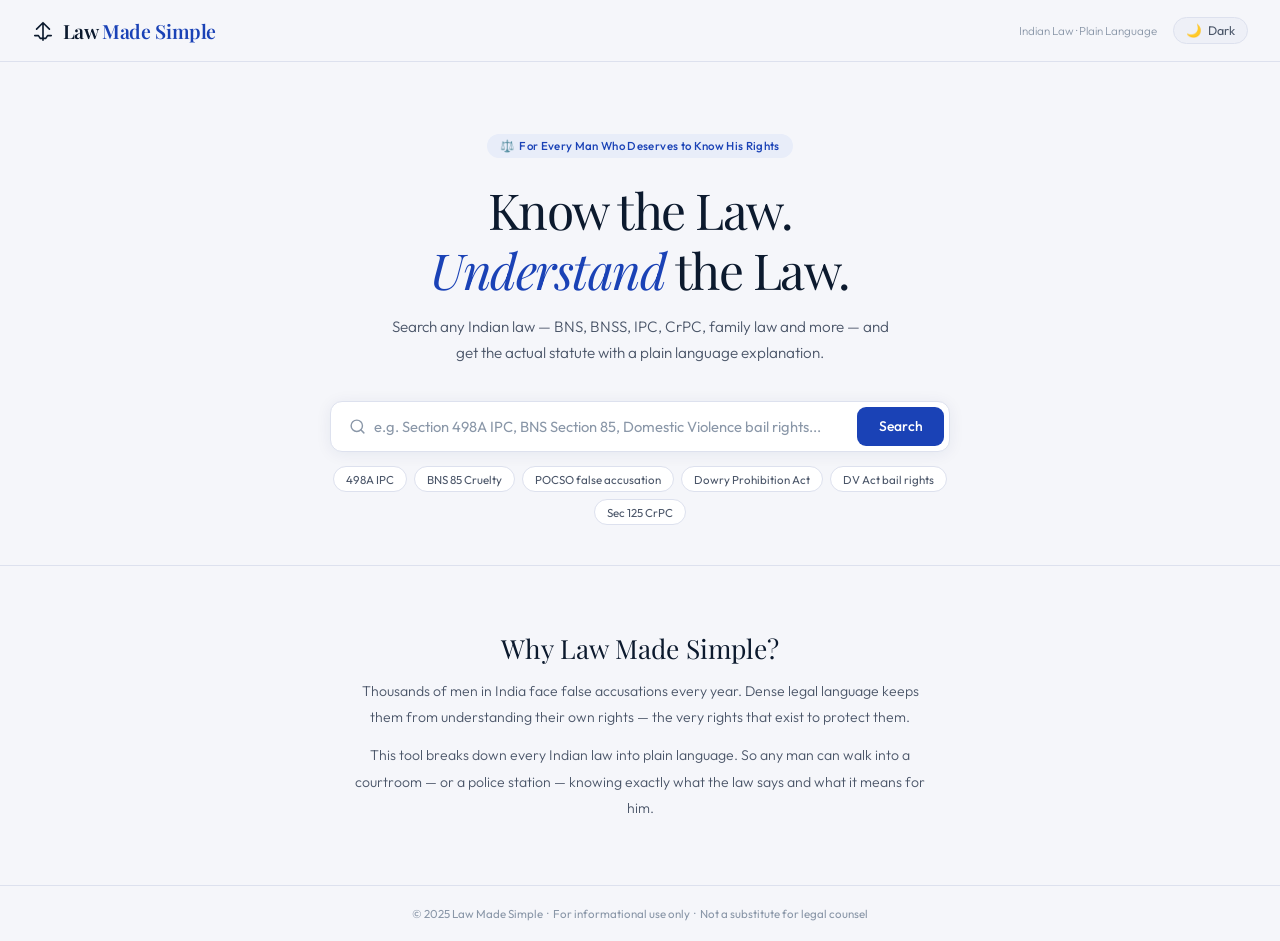
==== index.html @ 79c0e454 "Update index.html" ====
<!DOCTYPE html>
<html lang="en" data-theme="light">
<head>
  <meta charset="UTF-8" />
  <meta name="viewport" content="width=device-width, initial-scale=1.0" />
  <title>Law Made Simple | Indian Law, Explained</title>
  <meta name="description" content="Search any Indian law — BNS, BNSS, IPC, CrPC, Family Law and more — with plain language explanations in English, Hindi and Marathi." />
  <link rel="icon" href="data:image/svg+xml,<svg xmlns='http://www.w3.org/2000/svg' viewBox='0 0 100 100'><text y='.9em' font-size='90'>⚖️</text></svg>" />
  <link rel="preconnect" href="https://fonts.googleapis.com" />
  <link href="https://fonts.googleapis.com/css2?family=Playfair+Display:ital,wght@0,400;0,600;1,400&family=Outfit:wght@300;400;500;600&display=swap" rel="stylesheet" />
  <style>
    :root {
      --bg:        #f5f6fa;
      --surface:   #ffffff;
      --surface2:  #eef0f7;
      --border:    #dde1ee;
      --t1:        #0c1a2e;
      --t2:        #4a5568;
      --t3:        #8a97a8;
      --accent:    #1a42b6;
      --accent2:   #e8edf9;
      --atxt:      #1a42b6;
      --gbg:       #f0faf4;
      --gbd:       #a0d9b8;
      --shadow:    0 2px 16px rgba(20,40,100,0.07);
    }
    [data-theme="dark"] {
      --bg:        #0b1120;
      --surface:   #141f35;
      --surface2:  #1a2840;
      --border:    #243352;
      --t1:        #e8edf7;
      --t2:        #8a9bbf;
      --t3:        #4a5e80;
      --accent:    #4a7aff;
      --accent2:   #162045;
      --atxt:      #7aa0ff;
      --gbg:       #0d2218;
      --gbd:       #2a6645;
      --shadow:    0 2px 24px rgba(0,0,0,0.35);
    }
    *,*::before,*::after{box-sizing:border-box;margin:0;padding:0}
    html{scroll-behavior:smooth}
    body{font-family:'Outfit',sans-serif;background:var(--bg);color:var(--t1);min-height:100vh;transition:background .3s,color .3s}

    nav{position:sticky;top:0;z-index:50;background:var(--bg);border-bottom:1px solid var(--border);display:flex;align-items:center;justify-content:space-between;padding:0 2rem;height:62px}
    .logo{display:flex;align-items:center;gap:.55rem;text-decoration:none;color:var(--t1)}
    .logo-name{font-family:'Playfair Display',serif;font-size:1.22rem;font-weight:600;letter-spacing:-.02em}
    .logo-name span{color:var(--accent)}
    .nav-r{display:flex;align-items:center;gap:1rem}
    .nav-hint{font-size:.72rem;color:var(--t3);font-weight:300;display:none}
    @media(min-width:560px){.nav-hint{display:block}}
    .tog{display:flex;align-items:center;gap:.4rem;background:var(--surface2);border:1px solid var(--border);border-radius:50px;padding:.32rem .75rem;cursor:pointer;font-family:'Outfit',sans-serif;font-size:.78rem;color:var(--t2);transition:border-color .2s,color .2s}
    .tog:hover{border-color:var(--accent);color:var(--accent)}

    .hero{max-width:740px;margin:0 auto;padding:4.5rem 1.5rem 2.5rem;text-align:center}
    .badge{display:inline-flex;align-items:center;gap:.4rem;background:var(--accent2);color:var(--atxt);font-size:.72rem;font-weight:500;padding:.28rem .85rem;border-radius:50px;margin-bottom:1.4rem;letter-spacing:.03em}
    h1{font-family:'Playfair Display',serif;font-size:clamp(1.95rem,5vw,3.1rem);font-weight:400;line-height:1.2;letter-spacing:-.03em;margin-bottom:.9rem}
    h1 em{font-style:italic;color:var(--accent)}
    .hero p{font-size:.95rem;color:var(--t2);max-width:500px;margin:0 auto 2.2rem;font-weight:300;line-height:1.7}

    .sw{max-width:620px;margin:0 auto}
    .sb{display:flex;align-items:center;background:var(--surface);border:1.5px solid var(--border);border-radius:12px;padding:.3rem .3rem .3rem 1.1rem;box-shadow:var(--shadow);gap:.5rem;transition:border-color .2s,box-shadow .2s}
    .sb:focus-within{border-color:var(--accent);box-shadow:0 0 0 3px rgba(26,66,182,.08)}
    .sb svg{color:var(--t3);flex-shrink:0}
    #q{flex:1;border:none;outline:none;background:transparent;font-family:'Outfit',sans-serif;font-size:.92rem;color:var(--t1);padding:.65rem 0}
    #q::placeholder{color:var(--t3)}
    .sbtn{background:var(--accent);color:#fff;border:none;border-radius:9px;padding:.65rem 1.35rem;font-family:'Outfit',sans-serif;font-size:.87rem;font-weight:500;cursor:pointer;white-space:nowrap;transition:opacity .15s,transform .1s;flex-shrink:0}
    .sbtn:hover{opacity:.9}
    .sbtn:active{transform:scale(.97)}
    .sbtn:disabled{opacity:.5;cursor:not-allowed}
    .chips{display:flex;flex-wrap:wrap;gap:.45rem;justify-content:center;margin-top:.9rem}
    .chip{background:var(--surface);border:1px solid var(--border);color:var(--t2);font-size:.72rem;padding:.28rem .75rem;border-radius:50px;cursor:pointer;transition:all .2s}
    .chip:hover{background:var(--accent2);color:var(--atxt);border-color:var(--accent)}

    .st{max-width:680px;margin:2rem auto;padding:0 1.5rem;text-align:center;display:none}
    .st.on{display:block}
    .spin{width:34px;height:34px;margin:0 auto 1rem;border:2.5px solid var(--border);border-top-color:var(--accent);border-radius:50%;animation:spin .75s linear infinite}
    @keyframes spin{to{transform:rotate(360deg)}}
    .st p{font-size:.85rem;color:var(--t3)}
    .errtxt{color:#d94444;font-size:.9rem}

    .res{max-width:740px;margin:0 auto;padding:1.5rem 1.5rem 5rem;display:none}
    .res.on{display:block;animation:up .4s ease}
    @keyframes up{from{opacity:0;transform:translateY(14px)}to{opacity:1;transform:translateY(0)}}

    .card{background:var(--surface);border:1px solid var(--border);border-radius:16px;overflow:hidden;box-shadow:var(--shadow)}
    .ch{padding:1.4rem 1.6rem;border-bottom:1px solid var(--border);display:flex;justify-content:space-between;align-items:flex-start;gap:1rem}
    .ctitle{font-family:'Playfair Display',serif;font-size:1.38rem;font-weight:600;line-height:1.3;color:var(--t1)}
    .cbadge{background:var(--accent2);color:var(--atxt);font-size:.72rem;font-weight:600;padding:.28rem .75rem;border-radius:7px;white-space:nowrap;flex-shrink:0}
    .cb{padding:1.5rem 1.6rem;display:flex;flex-direction:column;gap:1.25rem}

    .lblock{background:var(--accent2);border-left:3px solid var(--accent);border-radius:0 8px 8px 0;padding:1.1rem 1.35rem}
    .blabel{font-size:.66rem;font-weight:600;letter-spacing:.08em;text-transform:uppercase;color:var(--atxt);margin-bottom:.55rem}
    .ltext{font-family:'Playfair Display',serif;font-size:.95rem;line-height:1.8;color:var(--t2);font-style:italic}

    .eblock{background:var(--gbg);border:1px solid var(--gbd);border-radius:8px;padding:1.1rem 1.35rem}
    .etext{font-size:.93rem;line-height:1.75;color:var(--t1)}
    .ctx{font-size:.8rem;color:var(--t3);padding:0 .2rem;font-style:italic}

    .tbar{border-top:1px solid var(--border);padding:1rem 1.6rem;display:flex;align-items:center;gap:.75rem;flex-wrap:wrap}
    .tlbl{font-size:.78rem;color:var(--t3);font-weight:500}
    .tbtn{background:var(--surface2);border:1px solid var(--border);color:var(--t2);font-family:'Outfit',sans-serif;font-size:.8rem;font-weight:500;padding:.38rem 1rem;border-radius:8px;cursor:pointer;transition:all .2s}
    .tbtn:hover{background:var(--accent2);color:var(--atxt);border-color:var(--accent)}
    .tbtn.active{background:var(--accent);color:#fff;border-color:var(--accent)}
    .tbtn:disabled{opacity:.5;cursor:not-allowed}

    .tlwrap{padding:0 1.6rem 1.4rem;display:none;animation:up .3s ease}
    .tlwrap.on{display:block}
    .tlcard{background:var(--surface2);border:1px solid var(--border);border-radius:8px;padding:1.1rem 1.35rem}
    .tltext{font-size:.95rem;line-height:1.85;color:var(--t1)}

    .disc{margin-top:1rem;display:flex;gap:.5rem;align-items:flex-start;background:var(--surface2);border:1px solid var(--border);border-radius:8px;padding:.75rem 1rem;font-size:.73rem;color:var(--t3)}

    .mission{border-top:1px solid var(--border);padding:4rem 1.5rem;text-align:center}
    .mi{max-width:580px;margin:0 auto}
    .mi h2{font-family:'Playfair Display',serif;font-size:1.65rem;font-weight:400;margin-bottom:.7rem;color:var(--t1)}
    .mi p{font-size:.88rem;color:var(--t2);line-height:1.85;font-weight:300}
    .mi p+p{margin-top:.8rem}

    footer{border-top:1px solid var(--border);padding:1.25rem 2rem;text-align:center;font-size:.72rem;color:var(--t3)}

    @media(max-width:540px){nav{padding:0 1rem}.hero{padding:2.5rem 1rem 2rem}.ch{flex-direction:column}.res,.st{padding-left:1rem;padding-right:1rem}}
  </style>
</head>
<body>

<nav>
  <a class="logo" href="#">
    <svg width="22" height="22" viewBox="0 0 24 24" fill="none" stroke="currentColor" stroke-width="1.8" stroke-linecap="round" stroke-linejoin="round" aria-hidden="true">
      <path d="M12 3v19M5 10l7-7 7 7"/><path d="M3 17h4l2 3h6l2-3h4"/>
    </svg>
    <span class="logo-name">Law <span>Made Simple</span></span>
  </a>
  <div class="nav-r">
    <span class="nav-hint">Indian Law · Plain Language</span>
    <button class="tog" onclick="toggleTheme()" aria-label="Toggle theme">
      <span id="tIco">🌙</span><span id="tLbl">Dark</span>
    </button>
  </div>
</nav>

<section class="hero">
  <div class="badge">⚖️ &nbsp;For Every Man Who Deserves to Know His Rights</div>
  <h1>Know the Law.<br><em>Understand</em> the Law.</h1>
  <p>Search any Indian law — BNS, BNSS, IPC, CrPC, family law and more — and get the actual statute with a plain language explanation.</p>

  <div class="sw">
    <div class="sb">
      <svg width="17" height="17" viewBox="0 0 24 24" fill="none" stroke="currentColor" stroke-width="2" stroke-linecap="round" stroke-linejoin="round" aria-hidden="true">
        <circle cx="11" cy="11" r="8"/><path d="m21 21-4.35-4.35"/>
      </svg>
      <input type="text" id="q" placeholder="e.g. Section 498A IPC, BNS Section 85, Domestic Violence bail rights..." onkeydown="if(event.key==='Enter')doSearch()" autocomplete="off" spellcheck="false" />
      <button class="sbtn" id="sBtn" onclick="doSearch()">Search</button>
    </div>
    <div class="chips">
      <span class="chip" onclick="fill('Section 498A IPC')">498A IPC</span>
      <span class="chip" onclick="fill('BNS Section 85 cruelty by husband')">BNS 85 Cruelty</span>
      <span class="chip" onclick="fill('POCSO Act false accusation defence')">POCSO false accusation</span>
      <span class="chip" onclick="fill('Dowry Prohibition Act Section 3')">Dowry Prohibition Act</span>
      <span class="chip" onclick="fill('Domestic Violence Act anticipatory bail for husband')">DV Act bail rights</span>
      <span class="chip" onclick="fill('Section 125 CrPC maintenance rights of husband')">Sec 125 CrPC</span>
    </div>
  </div>
</section>

<div class="st" id="ld" aria-live="polite">
  <div class="spin" role="status"></div>
  <p>Searching Indian law database&hellip;</p>
</div>

<div class="st" id="er" aria-live="assertive">
  <p class="errtxt" id="erMsg"></p>
</div>

<section class="res" id="res" aria-label="Search results">
  <div class="card">
    <div class="ch">
      <div class="ctitle" id="rTitle"></div>
      <div class="cbadge" id="rBadge"></div>
    </div>
    <div class="cb">
      <div class="lblock">
        <div class="blabel">Actual Law Text</div>
        <div class="ltext" id="rLaw"></div>
      </div>
      <div class="eblock">
        <div class="blabel">Simple Explanation</div>
        <div class="etext" id="rExp"></div>
      </div>
      <div class="ctx" id="rCtx"></div>
    </div>
    <div class="tbar">
      <span class="tlbl">Translate explanation to:</span>
      <button class="tbtn" id="btnHi" onclick="translate('hi','Hindi','हिंदी में सरल व्याख्या')">🇮🇳 &nbsp;Hindi</button>
      <button class="tbtn" id="btnMr" onclick="translate('mr','Marathi','मराठीत सोपे स्पष्टीकरण')">🟠 &nbsp;Marathi</button>
    </div>
    <div class="tlwrap" id="tlWrap">
      <div class="tlcard">
        <div class="blabel" id="tlLbl"></div>
        <div class="tltext" id="tlText"></div>
      </div>
    </div>
  </div>
  <div class="disc" role="note">
    <span>⚠️</span>
    <span>For informational purposes only. Not legal advice. Always consult a qualified advocate for your specific situation.</span>
  </div>
</section>

<section class="mission">
  <div class="mi">
    <h2>Why Law Made Simple?</h2>
    <p>Thousands of men in India face false accusations every year. Dense legal language keeps them from understanding their own rights — the very rights that exist to protect them.</p>
    <p>This tool breaks down every Indian law into plain language. So any man can walk into a courtroom — or a police station — knowing exactly what the law says and what it means for him.</p>
  </div>
</section>

<footer>
  &copy; 2025 Law Made Simple &nbsp;&middot;&nbsp; For informational use only &nbsp;&middot;&nbsp; Not a substitute for legal counsel
</footer>

 <script src="app.js"></script>
</body>
</html>
</body>
</html>
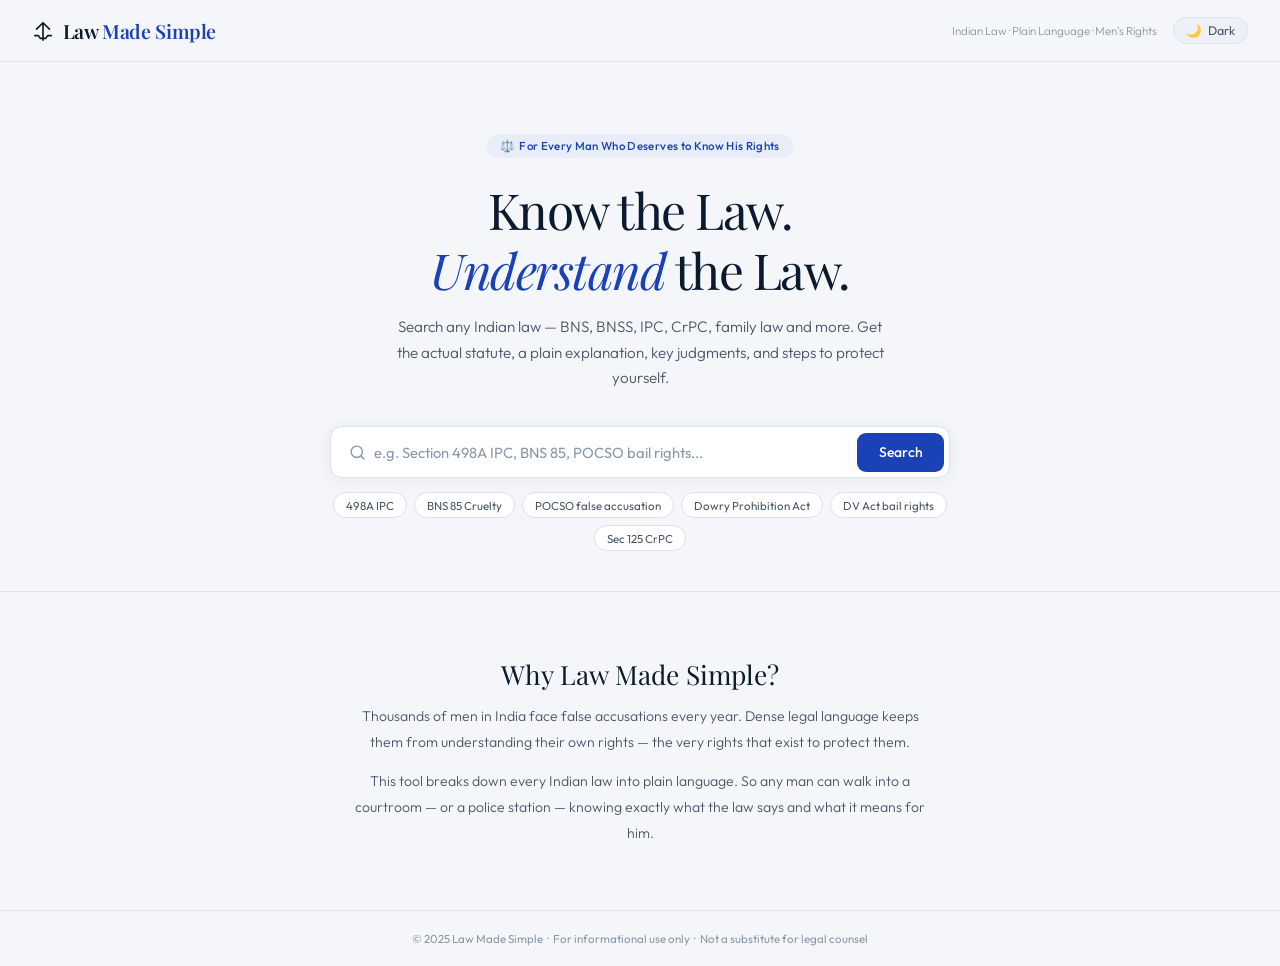
==== commit 1ed463e2: "Update index.html" ====
--- a/index.html
+++ b/index.html
@@ -4,137 +4,24 @@
   <meta charset="UTF-8" />
   <meta name="viewport" content="width=device-width, initial-scale=1.0" />
   <title>Law Made Simple | Indian Law, Explained</title>
-  <meta name="description" content="Search any Indian law — BNS, BNSS, IPC, CrPC, Family Law and more — with plain language explanations in English, Hindi and Marathi." />
+  <meta name="description" content="Search any Indian law with plain language explanations in English, Hindi and Marathi. Built to help men understand their rights." />
   <link rel="icon" href="data:image/svg+xml,<svg xmlns='http://www.w3.org/2000/svg' viewBox='0 0 100 100'><text y='.9em' font-size='90'>⚖️</text></svg>" />
   <link rel="preconnect" href="https://fonts.googleapis.com" />
   <link href="https://fonts.googleapis.com/css2?family=Playfair+Display:ital,wght@0,400;0,600;1,400&family=Outfit:wght@300;400;500;600&display=swap" rel="stylesheet" />
-  <style>
-    :root {
-      --bg:        #f5f6fa;
-      --surface:   #ffffff;
-      --surface2:  #eef0f7;
-      --border:    #dde1ee;
-      --t1:        #0c1a2e;
-      --t2:        #4a5568;
-      --t3:        #8a97a8;
-      --accent:    #1a42b6;
-      --accent2:   #e8edf9;
-      --atxt:      #1a42b6;
-      --gbg:       #f0faf4;
-      --gbd:       #a0d9b8;
-      --shadow:    0 2px 16px rgba(20,40,100,0.07);
-    }
-    [data-theme="dark"] {
-      --bg:        #0b1120;
-      --surface:   #141f35;
-      --surface2:  #1a2840;
-      --border:    #243352;
-      --t1:        #e8edf7;
-      --t2:        #8a9bbf;
-      --t3:        #4a5e80;
-      --accent:    #4a7aff;
-      --accent2:   #162045;
-      --atxt:      #7aa0ff;
-      --gbg:       #0d2218;
-      --gbd:       #2a6645;
-      --shadow:    0 2px 24px rgba(0,0,0,0.35);
-    }
-    *,*::before,*::after{box-sizing:border-box;margin:0;padding:0}
-    html{scroll-behavior:smooth}
-    body{font-family:'Outfit',sans-serif;background:var(--bg);color:var(--t1);min-height:100vh;transition:background .3s,color .3s}
-
-    nav{position:sticky;top:0;z-index:50;background:var(--bg);border-bottom:1px solid var(--border);display:flex;align-items:center;justify-content:space-between;padding:0 2rem;height:62px}
-    .logo{display:flex;align-items:center;gap:.55rem;text-decoration:none;color:var(--t1)}
-    .logo-name{font-family:'Playfair Display',serif;font-size:1.22rem;font-weight:600;letter-spacing:-.02em}
-    .logo-name span{color:var(--accent)}
-    .nav-r{display:flex;align-items:center;gap:1rem}
-    .nav-hint{font-size:.72rem;color:var(--t3);font-weight:300;display:none}
-    @media(min-width:560px){.nav-hint{display:block}}
-    .tog{display:flex;align-items:center;gap:.4rem;background:var(--surface2);border:1px solid var(--border);border-radius:50px;padding:.32rem .75rem;cursor:pointer;font-family:'Outfit',sans-serif;font-size:.78rem;color:var(--t2);transition:border-color .2s,color .2s}
-    .tog:hover{border-color:var(--accent);color:var(--accent)}
-
-    .hero{max-width:740px;margin:0 auto;padding:4.5rem 1.5rem 2.5rem;text-align:center}
-    .badge{display:inline-flex;align-items:center;gap:.4rem;background:var(--accent2);color:var(--atxt);font-size:.72rem;font-weight:500;padding:.28rem .85rem;border-radius:50px;margin-bottom:1.4rem;letter-spacing:.03em}
-    h1{font-family:'Playfair Display',serif;font-size:clamp(1.95rem,5vw,3.1rem);font-weight:400;line-height:1.2;letter-spacing:-.03em;margin-bottom:.9rem}
-    h1 em{font-style:italic;color:var(--accent)}
-    .hero p{font-size:.95rem;color:var(--t2);max-width:500px;margin:0 auto 2.2rem;font-weight:300;line-height:1.7}
-
-    .sw{max-width:620px;margin:0 auto}
-    .sb{display:flex;align-items:center;background:var(--surface);border:1.5px solid var(--border);border-radius:12px;padding:.3rem .3rem .3rem 1.1rem;box-shadow:var(--shadow);gap:.5rem;transition:border-color .2s,box-shadow .2s}
-    .sb:focus-within{border-color:var(--accent);box-shadow:0 0 0 3px rgba(26,66,182,.08)}
-    .sb svg{color:var(--t3);flex-shrink:0}
-    #q{flex:1;border:none;outline:none;background:transparent;font-family:'Outfit',sans-serif;font-size:.92rem;color:var(--t1);padding:.65rem 0}
-    #q::placeholder{color:var(--t3)}
-    .sbtn{background:var(--accent);color:#fff;border:none;border-radius:9px;padding:.65rem 1.35rem;font-family:'Outfit',sans-serif;font-size:.87rem;font-weight:500;cursor:pointer;white-space:nowrap;transition:opacity .15s,transform .1s;flex-shrink:0}
-    .sbtn:hover{opacity:.9}
-    .sbtn:active{transform:scale(.97)}
-    .sbtn:disabled{opacity:.5;cursor:not-allowed}
-    .chips{display:flex;flex-wrap:wrap;gap:.45rem;justify-content:center;margin-top:.9rem}
-    .chip{background:var(--surface);border:1px solid var(--border);color:var(--t2);font-size:.72rem;padding:.28rem .75rem;border-radius:50px;cursor:pointer;transition:all .2s}
-    .chip:hover{background:var(--accent2);color:var(--atxt);border-color:var(--accent)}
-
-    .st{max-width:680px;margin:2rem auto;padding:0 1.5rem;text-align:center;display:none}
-    .st.on{display:block}
-    .spin{width:34px;height:34px;margin:0 auto 1rem;border:2.5px solid var(--border);border-top-color:var(--accent);border-radius:50%;animation:spin .75s linear infinite}
-    @keyframes spin{to{transform:rotate(360deg)}}
-    .st p{font-size:.85rem;color:var(--t3)}
-    .errtxt{color:#d94444;font-size:.9rem}
-
-    .res{max-width:740px;margin:0 auto;padding:1.5rem 1.5rem 5rem;display:none}
-    .res.on{display:block;animation:up .4s ease}
-    @keyframes up{from{opacity:0;transform:translateY(14px)}to{opacity:1;transform:translateY(0)}}
-
-    .card{background:var(--surface);border:1px solid var(--border);border-radius:16px;overflow:hidden;box-shadow:var(--shadow)}
-    .ch{padding:1.4rem 1.6rem;border-bottom:1px solid var(--border);display:flex;justify-content:space-between;align-items:flex-start;gap:1rem}
-    .ctitle{font-family:'Playfair Display',serif;font-size:1.38rem;font-weight:600;line-height:1.3;color:var(--t1)}
-    .cbadge{background:var(--accent2);color:var(--atxt);font-size:.72rem;font-weight:600;padding:.28rem .75rem;border-radius:7px;white-space:nowrap;flex-shrink:0}
-    .cb{padding:1.5rem 1.6rem;display:flex;flex-direction:column;gap:1.25rem}
-
-    .lblock{background:var(--accent2);border-left:3px solid var(--accent);border-radius:0 8px 8px 0;padding:1.1rem 1.35rem}
-    .blabel{font-size:.66rem;font-weight:600;letter-spacing:.08em;text-transform:uppercase;color:var(--atxt);margin-bottom:.55rem}
-    .ltext{font-family:'Playfair Display',serif;font-size:.95rem;line-height:1.8;color:var(--t2);font-style:italic}
-
-    .eblock{background:var(--gbg);border:1px solid var(--gbd);border-radius:8px;padding:1.1rem 1.35rem}
-    .etext{font-size:.93rem;line-height:1.75;color:var(--t1)}
-    .ctx{font-size:.8rem;color:var(--t3);padding:0 .2rem;font-style:italic}
-
-    .tbar{border-top:1px solid var(--border);padding:1rem 1.6rem;display:flex;align-items:center;gap:.75rem;flex-wrap:wrap}
-    .tlbl{font-size:.78rem;color:var(--t3);font-weight:500}
-    .tbtn{background:var(--surface2);border:1px solid var(--border);color:var(--t2);font-family:'Outfit',sans-serif;font-size:.8rem;font-weight:500;padding:.38rem 1rem;border-radius:8px;cursor:pointer;transition:all .2s}
-    .tbtn:hover{background:var(--accent2);color:var(--atxt);border-color:var(--accent)}
-    .tbtn.active{background:var(--accent);color:#fff;border-color:var(--accent)}
-    .tbtn:disabled{opacity:.5;cursor:not-allowed}
-
-    .tlwrap{padding:0 1.6rem 1.4rem;display:none;animation:up .3s ease}
-    .tlwrap.on{display:block}
-    .tlcard{background:var(--surface2);border:1px solid var(--border);border-radius:8px;padding:1.1rem 1.35rem}
-    .tltext{font-size:.95rem;line-height:1.85;color:var(--t1)}
-
-    .disc{margin-top:1rem;display:flex;gap:.5rem;align-items:flex-start;background:var(--surface2);border:1px solid var(--border);border-radius:8px;padding:.75rem 1rem;font-size:.73rem;color:var(--t3)}
-
-    .mission{border-top:1px solid var(--border);padding:4rem 1.5rem;text-align:center}
-    .mi{max-width:580px;margin:0 auto}
-    .mi h2{font-family:'Playfair Display',serif;font-size:1.65rem;font-weight:400;margin-bottom:.7rem;color:var(--t1)}
-    .mi p{font-size:.88rem;color:var(--t2);line-height:1.85;font-weight:300}
-    .mi p+p{margin-top:.8rem}
-
-    footer{border-top:1px solid var(--border);padding:1.25rem 2rem;text-align:center;font-size:.72rem;color:var(--t3)}
-
-    @media(max-width:540px){nav{padding:0 1rem}.hero{padding:2.5rem 1rem 2rem}.ch{flex-direction:column}.res,.st{padding-left:1rem;padding-right:1rem}}
-  </style>
+  <link rel="stylesheet" href="style.css" />
 </head>
 <body>
 
 <nav>
   <a class="logo" href="#">
-    <svg width="22" height="22" viewBox="0 0 24 24" fill="none" stroke="currentColor" stroke-width="1.8" stroke-linecap="round" stroke-linejoin="round" aria-hidden="true">
+    <svg width="22" height="22" viewBox="0 0 24 24" fill="none" stroke="currentColor" stroke-width="1.8" stroke-linecap="round" stroke-linejoin="round">
       <path d="M12 3v19M5 10l7-7 7 7"/><path d="M3 17h4l2 3h6l2-3h4"/>
     </svg>
     <span class="logo-name">Law <span>Made Simple</span></span>
   </a>
   <div class="nav-r">
-    <span class="nav-hint">Indian Law · Plain Language</span>
-    <button class="tog" onclick="toggleTheme()" aria-label="Toggle theme">
+    <span class="nav-hint">Indian Law · Plain Language · Men's Rights</span>
+    <button class="tog" onclick="toggleTheme()">
       <span id="tIco">🌙</span><span id="tLbl">Dark</span>
     </button>
   </div>
@@ -143,14 +30,13 @@
 <section class="hero">
   <div class="badge">⚖️ &nbsp;For Every Man Who Deserves to Know His Rights</div>
   <h1>Know the Law.<br><em>Understand</em> the Law.</h1>
-  <p>Search any Indian law — BNS, BNSS, IPC, CrPC, family law and more — and get the actual statute with a plain language explanation.</p>
-
+  <p>Search any Indian law — BNS, BNSS, IPC, CrPC, family law and more. Get the actual statute, a plain explanation, key judgments, and steps to protect yourself.</p>
   <div class="sw">
     <div class="sb">
-      <svg width="17" height="17" viewBox="0 0 24 24" fill="none" stroke="currentColor" stroke-width="2" stroke-linecap="round" stroke-linejoin="round" aria-hidden="true">
+      <svg width="17" height="17" viewBox="0 0 24 24" fill="none" stroke="currentColor" stroke-width="2" stroke-linecap="round" stroke-linejoin="round">
         <circle cx="11" cy="11" r="8"/><path d="m21 21-4.35-4.35"/>
       </svg>
-      <input type="text" id="q" placeholder="e.g. Section 498A IPC, BNS Section 85, Domestic Violence bail rights..." onkeydown="if(event.key==='Enter')doSearch()" autocomplete="off" spellcheck="false" />
+      <input type="text" id="q" placeholder="e.g. Section 498A IPC, BNS 85, POCSO bail rights..." onkeydown="if(event.key==='Enter')doSearch()" autocomplete="off" spellcheck="false" />
       <button class="sbtn" id="sBtn" onclick="doSearch()">Search</button>
     </div>
     <div class="chips">
@@ -164,32 +50,57 @@
   </div>
 </section>
 
-<div class="st" id="ld" aria-live="polite">
-  <div class="spin" role="status"></div>
+<div class="st" id="ld">
+  <div class="spin"></div>
   <p>Searching Indian law database&hellip;</p>
 </div>
 
-<div class="st" id="er" aria-live="assertive">
+<div class="st" id="er">
   <p class="errtxt" id="erMsg"></p>
 </div>
 
-<section class="res" id="res" aria-label="Search results">
+<section class="res" id="res">
   <div class="card">
+
+    <!-- Header -->
     <div class="ch">
       <div class="ctitle" id="rTitle"></div>
       <div class="cbadge" id="rBadge"></div>
     </div>
+
+    <!-- Actual Law Text -->
     <div class="cb">
+      <div class="sec-head">📜 Actual Law Text</div>
       <div class="lblock">
-        <div class="blabel">Actual Law Text</div>
         <div class="ltext" id="rLaw"></div>
       </div>
+
+      <!-- Simple Explanation -->
+      <div class="sec-head">💡 Simple Explanation</div>
       <div class="eblock">
-        <div class="blabel">Simple Explanation</div>
         <div class="etext" id="rExp"></div>
       </div>
-      <div class="ctx" id="rCtx"></div>
+
+      <!-- Men's Context -->
+      <div class="sec-head men-head">🛡️ How This Affects Men</div>
+      <div class="mblock">
+        <div class="mtext" id="rMenText"></div>
+      </div>
+
+      <!-- Key Judgments -->
+      <div class="sec-head">⚖️ Key Court Judgments</div>
+      <div class="jblock">
+        <ul class="jlist" id="rJudgeList"></ul>
+      </div>
+
+      <!-- Steps for Men -->
+      <div class="sec-head men-head">🚨 Steps to Protect Yourself</div>
+      <div class="sblock">
+        <ol class="slist" id="rStepsList"></ol>
+      </div>
     </div>
+
+    <!-- Translate Bar -->
     <div class="tbar">
       <span class="tlbl">Translate explanation to:</span>
       <button class="tbtn" id="btnHi" onclick="translate('hi','Hindi','हिंदी में सरल व्याख्या')">🇮🇳 &nbsp;Hindi</button>
@@ -201,8 +112,9 @@
         <div class="tltext" id="tlText"></div>
       </div>
     </div>
+
   </div>
-  <div class="disc" role="note">
+  <div class="disc">
     <span>⚠️</span>
     <span>For informational purposes only. Not legal advice. Always consult a qualified advocate for your specific situation.</span>
   </div>
@@ -220,8 +132,6 @@
   &copy; 2025 Law Made Simple &nbsp;&middot;&nbsp; For informational use only &nbsp;&middot;&nbsp; Not a substitute for legal counsel
 </footer>
 
- <script src="app.js"></script>
+<script src="app.js"></script>
 </body>
 </html>
-</body>
-</html>
--- a/style.css
+++ b/style.css
@@ -0,0 +1,117 @@
+:root {
+  --bg:      #f5f6fa;
+  --surface: #ffffff;
+  --sf2:     #eef0f7;
+  --border:  #dde1ee;
+  --t1:      #0c1a2e;
+  --t2:      #4a5568;
+  --t3:      #8a97a8;
+  --accent:  #1a42b6;
+  --ac2:     #e8edf9;
+  --atxt:    #1a42b6;
+  --gbg:     #f0faf4;
+  --gbd:     #a0d9b8;
+  --shadow:  0 2px 16px rgba(20,40,100,0.07);
+}
+[data-theme="dark"] {
+  --bg:      #0b1120;
+  --surface: #141f35;
+  --sf2:     #1a2840;
+  --border:  #243352;
+  --t1:      #e8edf7;
+  --t2:      #8a9bbf;
+  --t3:      #4a5e80;
+  --accent:  #4a7aff;
+  --ac2:     #162045;
+  --atxt:    #7aa0ff;
+  --gbg:     #0d2218;
+  --gbd:     #2a6645;
+  --shadow:  0 2px 24px rgba(0,0,0,0.35);
+}
+*,*::before,*::after { box-sizing:border-box; margin:0; padding:0; }
+html { scroll-behavior:smooth; }
+body { font-family:'Outfit',sans-serif; background:var(--bg); color:var(--t1); min-height:100vh; transition:background .3s,color .3s; }
+
+nav { position:sticky; top:0; z-index:50; background:var(--bg); border-bottom:1px solid var(--border); display:flex; align-items:center; justify-content:space-between; padding:0 2rem; height:62px; }
+.logo { display:flex; align-items:center; gap:.55rem; text-decoration:none; color:var(--t1); }
+.logo-name { font-family:'Playfair Display',serif; font-size:1.22rem; font-weight:600; letter-spacing:-.02em; }
+.logo-name span { color:var(--accent); }
+.nav-r { display:flex; align-items:center; gap:1rem; }
+.nav-hint { font-size:.72rem; color:var(--t3); font-weight:300; display:none; }
+@media(min-width:560px){ .nav-hint { display:block; } }
+.tog { display:flex; align-items:center; gap:.4rem; background:var(--sf2); border:1px solid var(--border); border-radius:50px; padding:.32rem .75rem; cursor:pointer; font-family:'Outfit',sans-serif; font-size:.78rem; color:var(--t2); transition:border-color .2s,color .2s; }
+.tog:hover { border-color:var(--accent); color:var(--accent); }
+
+.hero { max-width:740px; margin:0 auto; padding:4.5rem 1.5rem 2.5rem; text-align:center; }
+.badge { display:inline-flex; align-items:center; gap:.4rem; background:var(--ac2); color:var(--atxt); font-size:.72rem; font-weight:500; padding:.28rem .85rem; border-radius:50px; margin-bottom:1.4rem; letter-spacing:.03em; }
+h1 { font-family:'Playfair Display',serif; font-size:clamp(1.95rem,5vw,3.1rem); font-weight:400; line-height:1.2; letter-spacing:-.03em; margin-bottom:.9rem; }
+h1 em { font-style:italic; color:var(--accent); }
+.hero p { font-size:.95rem; color:var(--t2); max-width:500px; margin:0 auto 2.2rem; font-weight:300; line-height:1.7; }
+
+.sw { max-width:620px; margin:0 auto; }
+.sb { display:flex; align-items:center; background:var(--surface); border:1.5px solid var(--border); border-radius:12px; padding:.3rem .3rem .3rem 1.1rem; box-shadow:var(--shadow); gap:.5rem; transition:border-color .2s,box-shadow .2s; }
+.sb:focus-within { border-color:var(--accent); box-shadow:0 0 0 3px rgba(26,66,182,.08); }
+.sb svg { color:var(--t3); flex-shrink:0; }
+#q { flex:1; border:none; outline:none; background:transparent; font-family:'Outfit',sans-serif; font-size:.92rem; color:var(--t1); padding:.65rem 0; }
+#q::placeholder { color:var(--t3); }
+.sbtn { background:var(--accent); color:#fff; border:none; border-radius:9px; padding:.65rem 1.35rem; font-family:'Outfit',sans-serif; font-size:.87rem; font-weight:500; cursor:pointer; white-space:nowrap; transition:opacity .15s,transform .1s; flex-shrink:0; }
+.sbtn:hover { opacity:.9; }
+.sbtn:active { transform:scale(.97); }
+.sbtn:disabled { opacity:.5; cursor:not-allowed; }
+.chips { display:flex; flex-wrap:wrap; gap:.45rem; justify-content:center; margin-top:.9rem; }
+.chip { background:var(--surface); border:1px solid var(--border); color:var(--t2); font-size:.72rem; padding:.28rem .75rem; border-radius:50px; cursor:pointer; transition:all .2s; }
+.chip:hover { background:var(--ac2); color:var(--atxt); border-color:var(--accent); }
+
+.st { max-width:680px; margin:2rem auto; padding:0 1.5rem; text-align:center; display:none; }
+.st.on { display:block; }
+.spin { width:34px; height:34px; margin:0 auto 1rem; border:2.5px solid var(--border); border-top-color:var(--accent); border-radius:50%; animation:spin .75s linear infinite; }
+@keyframes spin { to { transform:rotate(360deg); } }
+.st p { font-size:.85rem; color:var(--t3); }
+.errtxt { color:#d94444; font-size:.9rem; }
+
+.res { max-width:740px; margin:0 auto; padding:1.5rem 1.5rem 5rem; display:none; }
+.res.on { display:block; animation:up .4s ease; }
+@keyframes up { from { opacity:0; transform:translateY(14px); } to { opacity:1; transform:translateY(0); } }
+
+.card { background:var(--surface); border:1px solid var(--border); border-radius:16px; overflow:hidden; box-shadow:var(--shadow); }
+.ch { padding:1.4rem 1.6rem; border-bottom:1px solid var(--border); display:flex; justify-content:space-between; align-items:flex-start; gap:1rem; }
+.ctitle { font-family:'Playfair Display',serif; font-size:1.38rem; font-weight:600; line-height:1.3; color:var(--t1); }
+.cbadge { background:var(--ac2); color:var(--atxt); font-size:.72rem; font-weight:600; padding:.28rem .75rem; border-radius:7px; white-space:nowrap; flex-shrink:0; }
+.cb { padding:1.5rem 1.6rem; display:flex; flex-direction:column; gap:1.25rem; }
+
+.lblock { background:var(--ac2); border-left:3px solid var(--accent); border-radius:0 8px 8px 0; padding:1.1rem 1.35rem; }
+.blabel { font-size:.66rem; font-weight:600; letter-spacing:.08em; text-transform:uppercase; color:var(--atxt); margin-bottom:.55rem; }
+.ltext { font-family:'Playfair Display',serif; font-size:.95rem; line-height:1.8; color:var(--t2); font-style:italic; }
+
+.eblock { background:var(--gbg); border:1px solid var(--gbd); border-radius:8px; padding:1.1rem 1.35rem; }
+.etext { font-size:.93rem; line-height:1.75; color:var(--t1); }
+.ctx { font-size:.8rem; color:var(--t3); padding:0 .2rem; font-style:italic; }
+
+.tbar { border-top:1px solid var(--border); padding:1rem 1.6rem; display:flex; align-items:center; gap:.75rem; flex-wrap:wrap; }
+.tlbl { font-size:.78rem; color:var(--t3); font-weight:500; }
+.tbtn { background:var(--sf2); border:1px solid var(--border); color:var(--t2); font-family:'Outfit',sans-serif; font-size:.8rem; font-weight:500; padding:.38rem 1rem; border-radius:8px; cursor:pointer; transition:all .2s; }
+.tbtn:hover { background:var(--ac2); color:var(--atxt); border-color:var(--accent); }
+.tbtn.active { background:var(--accent); color:#fff; border-color:var(--accent); }
+.tbtn:disabled { opacity:.5; cursor:not-allowed; }
+
+.tlwrap { padding:0 1.6rem 1.4rem; display:none; animation:up .3s ease; }
+.tlwrap.on { display:block; }
+.tlcard { background:var(--sf2); border:1px solid var(--border); border-radius:8px; padding:1.1rem 1.35rem; }
+.tltext { font-size:.95rem; line-height:1.85; color:var(--t1); }
+
+.disc { margin-top:1rem; display:flex; gap:.5rem; align-items:flex-start; background:var(--sf2); border:1px solid var(--border); border-radius:8px; padding:.75rem 1rem; font-size:.73rem; color:var(--t3); }
+
+.mission { border-top:1px solid var(--border); padding:4rem 1.5rem; text-align:center; }
+.mi { max-width:580px; margin:0 auto; }
+.mi h2 { font-family:'Playfair Display',serif; font-size:1.65rem; font-weight:400; margin-bottom:.7rem; color:var(--t1); }
+.mi p { font-size:.88rem; color:var(--t2); line-height:1.85; font-weight:300; }
+.mi p+p { margin-top:.8rem; }
+
+footer { border-top:1px solid var(--border); padding:1.25rem 2rem; text-align:center; font-size:.72rem; color:var(--t3); }
+
+@media(max-width:540px) {
+  nav { padding:0 1rem; }
+  .hero { padding:2.5rem 1rem 2rem; }
+  .ch { flex-direction:column; }
+  .res, .st { padding-left:1rem; padding-right:1rem; }
+}
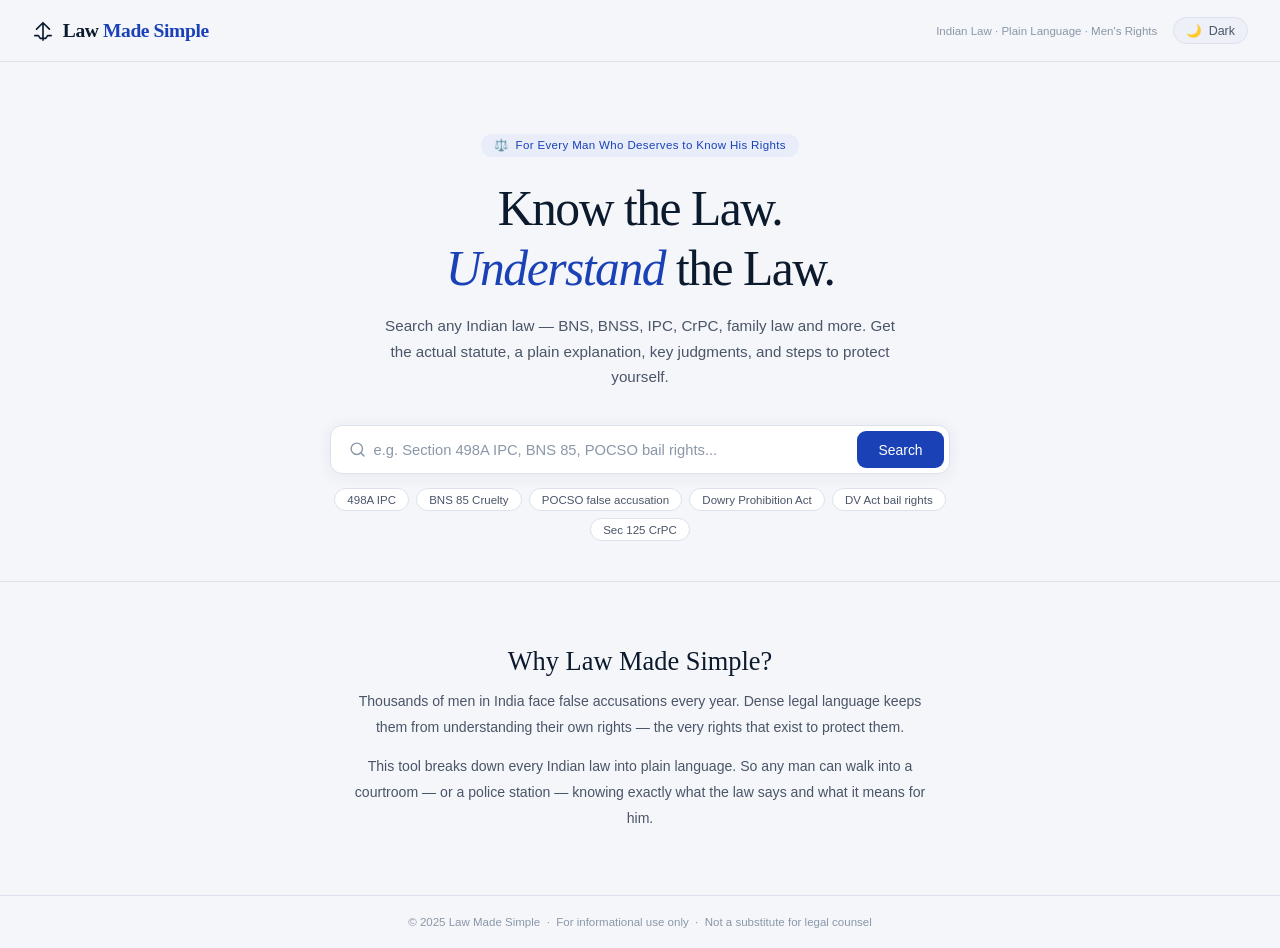
==== commit a5ddc00d: "Update index.html" ====
--- a/index.html
+++ b/index.html
@@ -7,7 +7,7 @@
   <meta name="description" content="Search any Indian law with plain language explanations in English, Hindi and Marathi. Built to help men understand their rights." />
   <link rel="icon" href="data:image/svg+xml,<svg xmlns='http://www.w3.org/2000/svg' viewBox='0 0 100 100'><text y='.9em' font-size='90'>⚖️</text></svg>" />
   <link rel="preconnect" href="https://fonts.googleapis.com" />
-  <link href="https://fonts.googleapis.com/css2?family=Playfair+Display:ital,wght@0,400;0,600;1,400&family=Outfit:wght@300;400;500;600&display=swap" rel="stylesheet" />
+  <link href="https://fonts.googleapis.com/css2?family=Roboto+Slab:wght@300;400;600&family=Open+Sans:ital,wght@0,300;0,400;0,500;0,600;1,400&display=swap" rel="stylesheet" />
   <link rel="stylesheet" href="style.css" />
 </head>
 <body>
--- a/style.css
+++ b/style.css
@@ -11,6 +11,10 @@
   --atxt:    #1a42b6;
   --gbg:     #f0faf4;
   --gbd:     #a0d9b8;
+  --mbg:     #fff7ed;
+  --mbd:     #fdba74;
+  --sbg:     #fef2f2;
+  --sbd:     #fca5a5;
   --shadow:  0 2px 16px rgba(20,40,100,0.07);
 }
 [data-theme="dark"] {
@@ -26,92 +30,117 @@
   --atxt:    #7aa0ff;
   --gbg:     #0d2218;
   --gbd:     #2a6645;
+  --mbg:     #1f1608;
+  --mbd:     #92400e;
+  --sbg:     #1f0d0d;
+  --sbd:     #991b1b;
   --shadow:  0 2px 24px rgba(0,0,0,0.35);
 }
-*,*::before,*::after { box-sizing:border-box; margin:0; padding:0; }
-html { scroll-behavior:smooth; }
-body { font-family:'Outfit',sans-serif; background:var(--bg); color:var(--t1); min-height:100vh; transition:background .3s,color .3s; }
+*,*::before,*::after{box-sizing:border-box;margin:0;padding:0}
+html{scroll-behavior:smooth}
+body{font-family:'Outfit',sans-serif;background:var(--bg);color:var(--t1);min-height:100vh;transition:background .3s,color .3s}
 
-nav { position:sticky; top:0; z-index:50; background:var(--bg); border-bottom:1px solid var(--border); display:flex; align-items:center; justify-content:space-between; padding:0 2rem; height:62px; }
-.logo { display:flex; align-items:center; gap:.55rem; text-decoration:none; color:var(--t1); }
-.logo-name { font-family:'Playfair Display',serif; font-size:1.22rem; font-weight:600; letter-spacing:-.02em; }
-.logo-name span { color:var(--accent); }
-.nav-r { display:flex; align-items:center; gap:1rem; }
-.nav-hint { font-size:.72rem; color:var(--t3); font-weight:300; display:none; }
-@media(min-width:560px){ .nav-hint { display:block; } }
-.tog { display:flex; align-items:center; gap:.4rem; background:var(--sf2); border:1px solid var(--border); border-radius:50px; padding:.32rem .75rem; cursor:pointer; font-family:'Outfit',sans-serif; font-size:.78rem; color:var(--t2); transition:border-color .2s,color .2s; }
-.tog:hover { border-color:var(--accent); color:var(--accent); }
+nav{position:sticky;top:0;z-index:50;background:var(--bg);border-bottom:1px solid var(--border);display:flex;align-items:center;justify-content:space-between;padding:0 2rem;height:62px}
+.logo{display:flex;align-items:center;gap:.55rem;text-decoration:none;color:var(--t1)}
+.logo-name{font-family:'Playfair Display',serif;font-size:1.22rem;font-weight:600;letter-spacing:-.02em}
+.logo-name span{color:var(--accent)}
+.nav-r{display:flex;align-items:center;gap:1rem}
+.nav-hint{font-size:.72rem;color:var(--t3);font-weight:300;display:none}
+@media(min-width:600px){.nav-hint{display:block}}
+.tog{display:flex;align-items:center;gap:.4rem;background:var(--sf2);border:1px solid var(--border);border-radius:50px;padding:.32rem .75rem;cursor:pointer;font-family:'Outfit',sans-serif;font-size:.78rem;color:var(--t2);transition:border-color .2s,color .2s}
+.tog:hover{border-color:var(--accent);color:var(--accent)}
 
-.hero { max-width:740px; margin:0 auto; padding:4.5rem 1.5rem 2.5rem; text-align:center; }
-.badge { display:inline-flex; align-items:center; gap:.4rem; background:var(--ac2); color:var(--atxt); font-size:.72rem; font-weight:500; padding:.28rem .85rem; border-radius:50px; margin-bottom:1.4rem; letter-spacing:.03em; }
-h1 { font-family:'Playfair Display',serif; font-size:clamp(1.95rem,5vw,3.1rem); font-weight:400; line-height:1.2; letter-spacing:-.03em; margin-bottom:.9rem; }
-h1 em { font-style:italic; color:var(--accent); }
-.hero p { font-size:.95rem; color:var(--t2); max-width:500px; margin:0 auto 2.2rem; font-weight:300; line-height:1.7; }
+.hero{max-width:740px;margin:0 auto;padding:4.5rem 1.5rem 2.5rem;text-align:center}
+.badge{display:inline-flex;align-items:center;gap:.4rem;background:var(--ac2);color:var(--atxt);font-size:.72rem;font-weight:500;padding:.28rem .85rem;border-radius:50px;margin-bottom:1.4rem;letter-spacing:.03em}
+h1{font-family:'Playfair Display',serif;font-size:clamp(1.95rem,5vw,3.1rem);font-weight:400;line-height:1.2;letter-spacing:-.03em;margin-bottom:.9rem}
+h1 em{font-style:italic;color:var(--accent)}
+.hero p{font-size:.95rem;color:var(--t2);max-width:520px;margin:0 auto 2.2rem;font-weight:300;line-height:1.7}
 
-.sw { max-width:620px; margin:0 auto; }
-.sb { display:flex; align-items:center; background:var(--surface); border:1.5px solid var(--border); border-radius:12px; padding:.3rem .3rem .3rem 1.1rem; box-shadow:var(--shadow); gap:.5rem; transition:border-color .2s,box-shadow .2s; }
-.sb:focus-within { border-color:var(--accent); box-shadow:0 0 0 3px rgba(26,66,182,.08); }
-.sb svg { color:var(--t3); flex-shrink:0; }
-#q { flex:1; border:none; outline:none; background:transparent; font-family:'Outfit',sans-serif; font-size:.92rem; color:var(--t1); padding:.65rem 0; }
-#q::placeholder { color:var(--t3); }
-.sbtn { background:var(--accent); color:#fff; border:none; border-radius:9px; padding:.65rem 1.35rem; font-family:'Outfit',sans-serif; font-size:.87rem; font-weight:500; cursor:pointer; white-space:nowrap; transition:opacity .15s,transform .1s; flex-shrink:0; }
-.sbtn:hover { opacity:.9; }
-.sbtn:active { transform:scale(.97); }
-.sbtn:disabled { opacity:.5; cursor:not-allowed; }
-.chips { display:flex; flex-wrap:wrap; gap:.45rem; justify-content:center; margin-top:.9rem; }
-.chip { background:var(--surface); border:1px solid var(--border); color:var(--t2); font-size:.72rem; padding:.28rem .75rem; border-radius:50px; cursor:pointer; transition:all .2s; }
-.chip:hover { background:var(--ac2); color:var(--atxt); border-color:var(--accent); }
+.sw{max-width:620px;margin:0 auto}
+.sb{display:flex;align-items:center;background:var(--surface);border:1.5px solid var(--border);border-radius:12px;padding:.3rem .3rem .3rem 1.1rem;box-shadow:var(--shadow);gap:.5rem;transition:border-color .2s,box-shadow .2s}
+.sb:focus-within{border-color:var(--accent);box-shadow:0 0 0 3px rgba(26,66,182,.08)}
+.sb svg{color:var(--t3);flex-shrink:0}
+#q{flex:1;border:none;outline:none;background:transparent;font-family:'Outfit',sans-serif;font-size:.92rem;color:var(--t1);padding:.65rem 0}
+#q::placeholder{color:var(--t3)}
+.sbtn{background:var(--accent);color:#fff;border:none;border-radius:9px;padding:.65rem 1.35rem;font-family:'Outfit',sans-serif;font-size:.87rem;font-weight:500;cursor:pointer;white-space:nowrap;transition:opacity .15s,transform .1s;flex-shrink:0}
+.sbtn:hover{opacity:.9}
+.sbtn:active{transform:scale(.97)}
+.sbtn:disabled{opacity:.5;cursor:not-allowed}
+.chips{display:flex;flex-wrap:wrap;gap:.45rem;justify-content:center;margin-top:.9rem}
+.chip{background:var(--surface);border:1px solid var(--border);color:var(--t2);font-size:.72rem;padding:.28rem .75rem;border-radius:50px;cursor:pointer;transition:all .2s}
+.chip:hover{background:var(--ac2);color:var(--atxt);border-color:var(--accent)}
 
-.st { max-width:680px; margin:2rem auto; padding:0 1.5rem; text-align:center; display:none; }
-.st.on { display:block; }
-.spin { width:34px; height:34px; margin:0 auto 1rem; border:2.5px solid var(--border); border-top-color:var(--accent); border-radius:50%; animation:spin .75s linear infinite; }
-@keyframes spin { to { transform:rotate(360deg); } }
-.st p { font-size:.85rem; color:var(--t3); }
-.errtxt { color:#d94444; font-size:.9rem; }
+.st{max-width:680px;margin:2rem auto;padding:0 1.5rem;text-align:center;display:none}
+.st.on{display:block}
+.spin{width:34px;height:34px;margin:0 auto 1rem;border:2.5px solid var(--border);border-top-color:var(--accent);border-radius:50%;animation:spin .75s linear infinite}
+@keyframes spin{to{transform:rotate(360deg)}}
+.st p{font-size:.85rem;color:var(--t3)}
+.errtxt{color:#d94444;font-size:.9rem}
 
-.res { max-width:740px; margin:0 auto; padding:1.5rem 1.5rem 5rem; display:none; }
-.res.on { display:block; animation:up .4s ease; }
-@keyframes up { from { opacity:0; transform:translateY(14px); } to { opacity:1; transform:translateY(0); } }
+.res{max-width:760px;margin:0 auto;padding:1.5rem 1.5rem 5rem;display:none}
+.res.on{display:block;animation:up .4s ease}
+@keyframes up{from{opacity:0;transform:translateY(14px)}to{opacity:1;transform:translateY(0)}}
 
-.card { background:var(--surface); border:1px solid var(--border); border-radius:16px; overflow:hidden; box-shadow:var(--shadow); }
-.ch { padding:1.4rem 1.6rem; border-bottom:1px solid var(--border); display:flex; justify-content:space-between; align-items:flex-start; gap:1rem; }
-.ctitle { font-family:'Playfair Display',serif; font-size:1.38rem; font-weight:600; line-height:1.3; color:var(--t1); }
-.cbadge { background:var(--ac2); color:var(--atxt); font-size:.72rem; font-weight:600; padding:.28rem .75rem; border-radius:7px; white-space:nowrap; flex-shrink:0; }
-.cb { padding:1.5rem 1.6rem; display:flex; flex-direction:column; gap:1.25rem; }
+.card{background:var(--surface);border:1px solid var(--border);border-radius:16px;overflow:hidden;box-shadow:var(--shadow)}
+.ch{padding:1.4rem 1.6rem;border-bottom:1px solid var(--border);display:flex;justify-content:space-between;align-items:flex-start;gap:1rem;background:var(--ac2)}
+.ctitle{font-family:'Playfair Display',serif;font-size:1.35rem;font-weight:600;line-height:1.3;color:var(--t1)}
+.cbadge{background:var(--accent);color:#fff;font-size:.72rem;font-weight:600;padding:.28rem .85rem;border-radius:7px;white-space:nowrap;flex-shrink:0}
 
-.lblock { background:var(--ac2); border-left:3px solid var(--accent); border-radius:0 8px 8px 0; padding:1.1rem 1.35rem; }
-.blabel { font-size:.66rem; font-weight:600; letter-spacing:.08em; text-transform:uppercase; color:var(--atxt); margin-bottom:.55rem; }
-.ltext { font-family:'Playfair Display',serif; font-size:.95rem; line-height:1.8; color:var(--t2); font-style:italic; }
+.cb{padding:1.5rem 1.6rem;display:flex;flex-direction:column;gap:.75rem}
 
-.eblock { background:var(--gbg); border:1px solid var(--gbd); border-radius:8px; padding:1.1rem 1.35rem; }
-.etext { font-size:.93rem; line-height:1.75; color:var(--t1); }
-.ctx { font-size:.8rem; color:var(--t3); padding:0 .2rem; font-style:italic; }
+.sec-head{font-size:.78rem;font-weight:600;letter-spacing:.06em;text-transform:uppercase;color:var(--atxt);padding:.5rem 0 .2rem;border-top:1px solid var(--border);margin-top:.5rem}
+.sec-head:first-child{border-top:none;margin-top:0}
+.men-head{color:#b45309}
+[data-theme="dark"] .men-head{color:#fbbf24}
 
-.tbar { border-top:1px solid var(--border); padding:1rem 1.6rem; display:flex; align-items:center; gap:.75rem; flex-wrap:wrap; }
-.tlbl { font-size:.78rem; color:var(--t3); font-weight:500; }
-.tbtn { background:var(--sf2); border:1px solid var(--border); color:var(--t2); font-family:'Outfit',sans-serif; font-size:.8rem; font-weight:500; padding:.38rem 1rem; border-radius:8px; cursor:pointer; transition:all .2s; }
-.tbtn:hover { background:var(--ac2); color:var(--atxt); border-color:var(--accent); }
-.tbtn.active { background:var(--accent); color:#fff; border-color:var(--accent); }
-.tbtn:disabled { opacity:.5; cursor:not-allowed; }
+.lblock{background:var(--ac2);border-left:3px solid var(--accent);border-radius:0 8px 8px 0;padding:1rem 1.25rem}
+.ltext{font-family:'Playfair Display',serif;font-size:.93rem;line-height:1.9;color:var(--t2);font-style:italic;white-space:pre-line}
 
-.tlwrap { padding:0 1.6rem 1.4rem; display:none; animation:up .3s ease; }
-.tlwrap.on { display:block; }
-.tlcard { background:var(--sf2); border:1px solid var(--border); border-radius:8px; padding:1.1rem 1.35rem; }
-.tltext { font-size:.95rem; line-height:1.85; color:var(--t1); }
+.eblock{background:var(--gbg);border:1px solid var(--gbd);border-radius:8px;padding:1rem 1.25rem}
+.etext{font-size:.93rem;line-height:1.75;color:var(--t1);font-weight:400}
 
-.disc { margin-top:1rem; display:flex; gap:.5rem; align-items:flex-start; background:var(--sf2); border:1px solid var(--border); border-radius:8px; padding:.75rem 1rem; font-size:.73rem; color:var(--t3); }
+.mblock{background:var(--mbg);border:1px solid var(--mbd);border-radius:8px;padding:1rem 1.25rem}
+.mtext{font-size:.93rem;line-height:1.75;color:var(--t1)}
 
-.mission { border-top:1px solid var(--border); padding:4rem 1.5rem; text-align:center; }
-.mi { max-width:580px; margin:0 auto; }
-.mi h2 { font-family:'Playfair Display',serif; font-size:1.65rem; font-weight:400; margin-bottom:.7rem; color:var(--t1); }
-.mi p { font-size:.88rem; color:var(--t2); line-height:1.85; font-weight:300; }
-.mi p+p { margin-top:.8rem; }
+.jblock{background:var(--sf2);border:1px solid var(--border);border-radius:8px;padding:1rem 1.25rem}
+.jlist{list-style:none;display:flex;flex-direction:column;gap:.65rem}
+.jlist li{font-size:.88rem;line-height:1.65;color:var(--t2);padding-left:1.2rem;position:relative}
+.jlist li::before{content:'⚖';position:absolute;left:0;font-size:.75rem}
 
-footer { border-top:1px solid var(--border); padding:1.25rem 2rem; text-align:center; font-size:.72rem; color:var(--t3); }
+.sblock{background:var(--sbg);border:1px solid var(--sbd);border-radius:8px;padding:1rem 1.25rem}
+.slist{list-style:none;display:flex;flex-direction:column;gap:.65rem;counter-reset:steps}
+.slist li{font-size:.9rem;line-height:1.65;color:var(--t1);font-weight:400;padding-left:2rem;position:relative;counter-increment:steps}
+.slist li::before{content:counter(steps);position:absolute;left:0;background:var(--accent);color:#fff;width:1.35rem;height:1.35rem;border-radius:50%;font-size:.72rem;font-weight:600;display:flex;align-items:center;justify-content:center;top:.15rem}
 
-@media(max-width:540px) {
-  nav { padding:0 1rem; }
-  .hero { padding:2.5rem 1rem 2rem; }
-  .ch { flex-direction:column; }
-  .res, .st { padding-left:1rem; padding-right:1rem; }
+.tbar{border-top:1px solid var(--border);padding:1rem 1.6rem;display:flex;align-items:center;gap:.75rem;flex-wrap:wrap}
+.tlbl{font-size:.78rem;color:var(--t3);font-weight:500}
+.tbtn{background:var(--sf2);border:1px solid var(--border);color:var(--t2);font-family:'Outfit',sans-serif;font-size:.8rem;font-weight:500;padding:.38rem 1rem;border-radius:8px;cursor:pointer;transition:all .2s}
+.tbtn:hover{background:var(--ac2);color:var(--atxt);border-color:var(--accent)}
+.tbtn.active{background:var(--accent);color:#fff;border-color:var(--accent)}
+.tbtn:disabled{opacity:.5;cursor:not-allowed}
+
+.tlwrap{padding:0 1.6rem 1.4rem;display:none;animation:up .3s ease}
+.tlwrap.on{display:block}
+.tlcard{background:var(--sf2);border:1px solid var(--border);border-radius:8px;padding:1.1rem 1.35rem}
+.blabel{font-size:.66rem;font-weight:600;letter-spacing:.08em;text-transform:uppercase;color:var(--atxt);margin-bottom:.5rem}
+.tltext{font-size:.95rem;line-height:1.85;color:var(--t1)}
+
+.disc{margin-top:1rem;display:flex;gap:.5rem;align-items:flex-start;background:var(--sf2);border:1px solid var(--border);border-radius:8px;padding:.75rem 1rem;font-size:.73rem;color:var(--t3)}
+
+.mission{border-top:1px solid var(--border);padding:4rem 1.5rem;text-align:center}
+.mi{max-width:580px;margin:0 auto}
+.mi h2{font-family:'Playfair Display',serif;font-size:1.65rem;font-weight:400;margin-bottom:.7rem;color:var(--t1)}
+.mi p{font-size:.88rem;color:var(--t2);line-height:1.85;font-weight:300}
+.mi p+p{margin-top:.8rem}
+
+footer{border-top:1px solid var(--border);padding:1.25rem 2rem;text-align:center;font-size:.72rem;color:var(--t3)}
+
+@media(max-width:540px){
+  nav{padding:0 1rem}
+  .hero{padding:2.5rem 1rem 2rem}
+  .ch{flex-direction:column}
+  .res,.st{padding-left:1rem;padding-right:1rem}
+  .cb{padding:1.25rem 1rem}
+  .tbar{padding:.75rem 1rem}
+  .tlwrap{padding:0 1rem 1rem}
 }
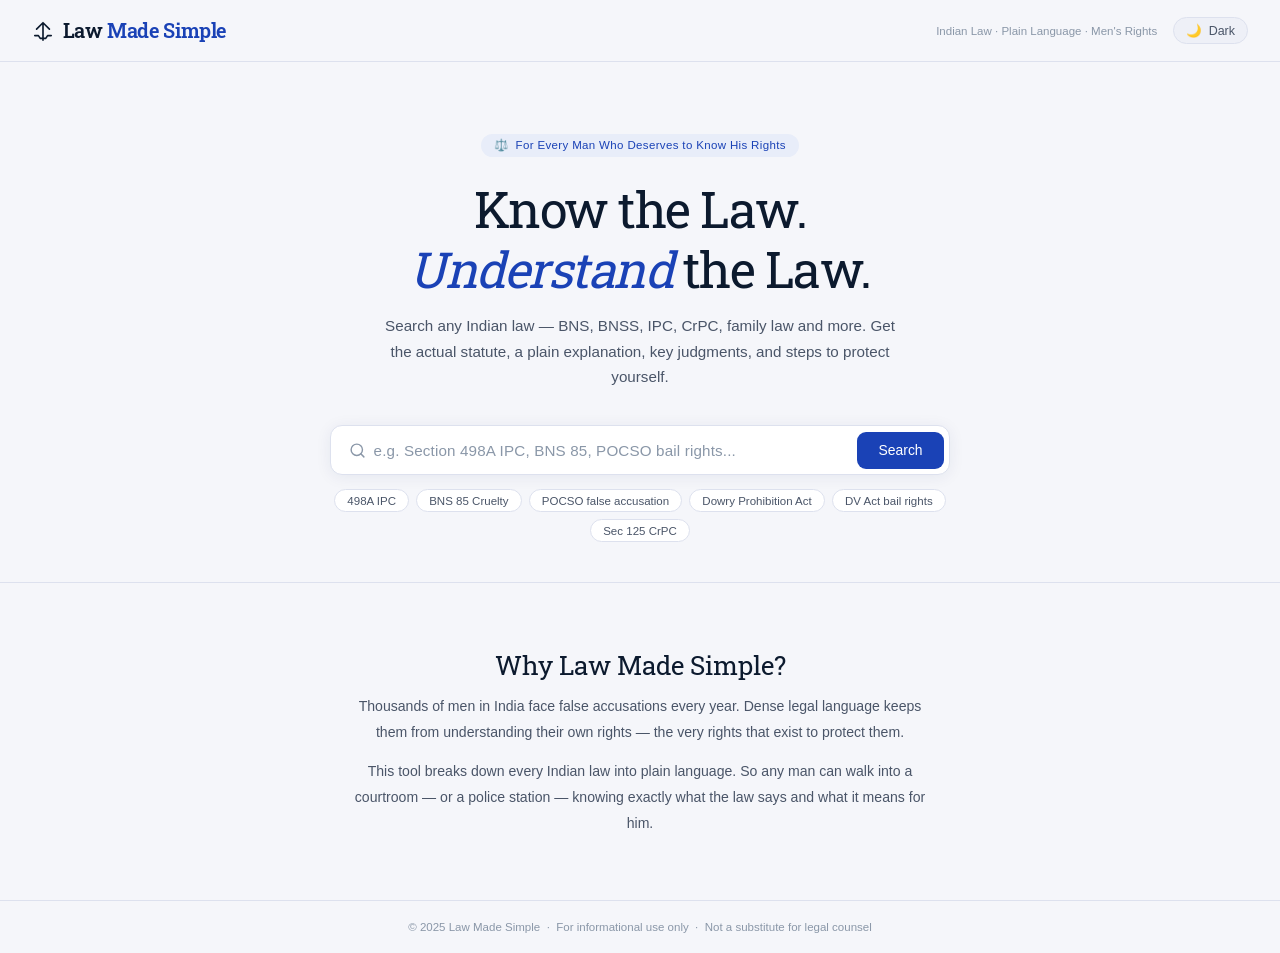
==== commit 10e9ec8f: "Update index.html" ====
--- a/index.html
+++ b/index.html
@@ -100,11 +100,24 @@
       </div>
     </div>
 
+      <div id="rAmend" class="amend-note-inline" style="display:none"></div>
+
+    <!-- Amendment Note + Verify -->
+    <div class="amend-bar">
+      <div class="amend-note">
+        <span>🕐</span>
+        <span>Law text is based on AI knowledge and may not reflect the very latest amendments. Always verify before acting.</span>
+      </div>
+      <a id="verifyLink" href="https://www.indiacode.nic.in" target="_blank" rel="noopener" class="verify-btn">
+        🔗 Verify on India Code (Official Gov. Database)
+      </a>
+    </div>
+
     <!-- Translate Bar -->
     <div class="tbar">
       <span class="tlbl">Translate explanation to:</span>
-      <button class="tbtn" id="btnHi" onclick="translate('hi','Hindi','हिंदी में सरल व्याख्या')">🇮🇳 &nbsp;Hindi</button>
-      <button class="tbtn" id="btnMr" onclick="translate('mr','Marathi','मराठीत सोपे स्पष्टीकरण')">🟠 &nbsp;Marathi</button>
+      <button class="tbtn" id="btnHi" onclick="doTranslate('hi','Hindi','हिंदी में सरल व्याख्या')">🇮🇳 &nbsp;Hindi</button>
+      <button class="tbtn" id="btnMr" onclick="doTranslate('mr','Marathi','मराठीत सोपे स्पष्टीकरण')">🟠 &nbsp;Marathi</button>
     </div>
     <div class="tlwrap" id="tlWrap">
       <div class="tlcard">
--- a/style.css
+++ b/style.css
@@ -38,21 +38,21 @@
 }
 *,*::before,*::after{box-sizing:border-box;margin:0;padding:0}
 html{scroll-behavior:smooth}
-body{font-family:'Outfit',sans-serif;background:var(--bg);color:var(--t1);min-height:100vh;transition:background .3s,color .3s}
+body{font-family:'Open Sans',sans-serif;background:var(--bg);color:var(--t1);min-height:100vh;transition:background .3s,color .3s}
 
 nav{position:sticky;top:0;z-index:50;background:var(--bg);border-bottom:1px solid var(--border);display:flex;align-items:center;justify-content:space-between;padding:0 2rem;height:62px}
 .logo{display:flex;align-items:center;gap:.55rem;text-decoration:none;color:var(--t1)}
-.logo-name{font-family:'Playfair Display',serif;font-size:1.22rem;font-weight:600;letter-spacing:-.02em}
+.logo-name{font-family:'Roboto Slab',serif;font-size:1.22rem;font-weight:600;letter-spacing:-.02em}
 .logo-name span{color:var(--accent)}
 .nav-r{display:flex;align-items:center;gap:1rem}
 .nav-hint{font-size:.72rem;color:var(--t3);font-weight:300;display:none}
 @media(min-width:600px){.nav-hint{display:block}}
-.tog{display:flex;align-items:center;gap:.4rem;background:var(--sf2);border:1px solid var(--border);border-radius:50px;padding:.32rem .75rem;cursor:pointer;font-family:'Outfit',sans-serif;font-size:.78rem;color:var(--t2);transition:border-color .2s,color .2s}
+.tog{display:flex;align-items:center;gap:.4rem;background:var(--sf2);border:1px solid var(--border);border-radius:50px;padding:.32rem .75rem;cursor:pointer;font-family:'Open Sans',sans-serif;font-size:.78rem;color:var(--t2);transition:border-color .2s,color .2s}
 .tog:hover{border-color:var(--accent);color:var(--accent)}
 
 .hero{max-width:740px;margin:0 auto;padding:4.5rem 1.5rem 2.5rem;text-align:center}
 .badge{display:inline-flex;align-items:center;gap:.4rem;background:var(--ac2);color:var(--atxt);font-size:.72rem;font-weight:500;padding:.28rem .85rem;border-radius:50px;margin-bottom:1.4rem;letter-spacing:.03em}
-h1{font-family:'Playfair Display',serif;font-size:clamp(1.95rem,5vw,3.1rem);font-weight:400;line-height:1.2;letter-spacing:-.03em;margin-bottom:.9rem}
+h1{font-family:'Roboto Slab',serif;font-size:clamp(1.95rem,5vw,3.1rem);font-weight:400;line-height:1.2;letter-spacing:-.03em;margin-bottom:.9rem}
 h1 em{font-style:italic;color:var(--accent)}
 .hero p{font-size:.95rem;color:var(--t2);max-width:520px;margin:0 auto 2.2rem;font-weight:300;line-height:1.7}
 
@@ -60,9 +60,9 @@
 .sb{display:flex;align-items:center;background:var(--surface);border:1.5px solid var(--border);border-radius:12px;padding:.3rem .3rem .3rem 1.1rem;box-shadow:var(--shadow);gap:.5rem;transition:border-color .2s,box-shadow .2s}
 .sb:focus-within{border-color:var(--accent);box-shadow:0 0 0 3px rgba(26,66,182,.08)}
 .sb svg{color:var(--t3);flex-shrink:0}
-#q{flex:1;border:none;outline:none;background:transparent;font-family:'Outfit',sans-serif;font-size:.92rem;color:var(--t1);padding:.65rem 0}
+#q{flex:1;border:none;outline:none;background:transparent;font-family:'Open Sans',sans-serif;font-size:.95rem;color:var(--t1);padding:.65rem 0;letter-spacing:.01em}
 #q::placeholder{color:var(--t3)}
-.sbtn{background:var(--accent);color:#fff;border:none;border-radius:9px;padding:.65rem 1.35rem;font-family:'Outfit',sans-serif;font-size:.87rem;font-weight:500;cursor:pointer;white-space:nowrap;transition:opacity .15s,transform .1s;flex-shrink:0}
+.sbtn{background:var(--accent);color:#fff;border:none;border-radius:9px;padding:.65rem 1.35rem;font-family:'Open Sans',sans-serif;font-size:.87rem;font-weight:500;cursor:pointer;white-space:nowrap;transition:opacity .15s,transform .1s;flex-shrink:0}
 .sbtn:hover{opacity:.9}
 .sbtn:active{transform:scale(.97)}
 .sbtn:disabled{opacity:.5;cursor:not-allowed}
@@ -83,7 +83,7 @@
 
 .card{background:var(--surface);border:1px solid var(--border);border-radius:16px;overflow:hidden;box-shadow:var(--shadow)}
 .ch{padding:1.4rem 1.6rem;border-bottom:1px solid var(--border);display:flex;justify-content:space-between;align-items:flex-start;gap:1rem;background:var(--ac2)}
-.ctitle{font-family:'Playfair Display',serif;font-size:1.35rem;font-weight:600;line-height:1.3;color:var(--t1)}
+.ctitle{font-family:'Roboto Slab',serif;font-size:1.35rem;font-weight:600;line-height:1.3;color:var(--t1)}
 .cbadge{background:var(--accent);color:#fff;font-size:.72rem;font-weight:600;padding:.28rem .85rem;border-radius:7px;white-space:nowrap;flex-shrink:0}
 
 .cb{padding:1.5rem 1.6rem;display:flex;flex-direction:column;gap:.75rem}
@@ -94,7 +94,7 @@
 [data-theme="dark"] .men-head{color:#fbbf24}
 
 .lblock{background:var(--ac2);border-left:3px solid var(--accent);border-radius:0 8px 8px 0;padding:1rem 1.25rem}
-.ltext{font-family:'Playfair Display',serif;font-size:.93rem;line-height:1.9;color:var(--t2);font-style:italic;white-space:pre-line}
+.ltext{font-family:'Open Sans',sans-serif;font-size:.88rem;line-height:2;color:var(--t2);font-style:normal;white-space:pre-line;letter-spacing:.01em}
 
 .eblock{background:var(--gbg);border:1px solid var(--gbd);border-radius:8px;padding:1rem 1.25rem}
 .etext{font-size:.93rem;line-height:1.75;color:var(--t1);font-weight:400}
@@ -114,7 +114,7 @@
 
 .tbar{border-top:1px solid var(--border);padding:1rem 1.6rem;display:flex;align-items:center;gap:.75rem;flex-wrap:wrap}
 .tlbl{font-size:.78rem;color:var(--t3);font-weight:500}
-.tbtn{background:var(--sf2);border:1px solid var(--border);color:var(--t2);font-family:'Outfit',sans-serif;font-size:.8rem;font-weight:500;padding:.38rem 1rem;border-radius:8px;cursor:pointer;transition:all .2s}
+.tbtn{background:var(--sf2);border:1px solid var(--border);color:var(--t2);font-family:'Open Sans',sans-serif;font-size:.8rem;font-weight:500;padding:.38rem 1rem;border-radius:8px;cursor:pointer;transition:all .2s}
 .tbtn:hover{background:var(--ac2);color:var(--atxt);border-color:var(--accent)}
 .tbtn.active{background:var(--accent);color:#fff;border-color:var(--accent)}
 .tbtn:disabled{opacity:.5;cursor:not-allowed}
@@ -129,7 +129,7 @@
 
 .mission{border-top:1px solid var(--border);padding:4rem 1.5rem;text-align:center}
 .mi{max-width:580px;margin:0 auto}
-.mi h2{font-family:'Playfair Display',serif;font-size:1.65rem;font-weight:400;margin-bottom:.7rem;color:var(--t1)}
+.mi h2{font-family:'Roboto Slab',serif;font-size:1.65rem;font-weight:400;margin-bottom:.7rem;color:var(--t1)}
 .mi p{font-size:.88rem;color:var(--t2);line-height:1.85;font-weight:300}
 .mi p+p{margin-top:.8rem}
 
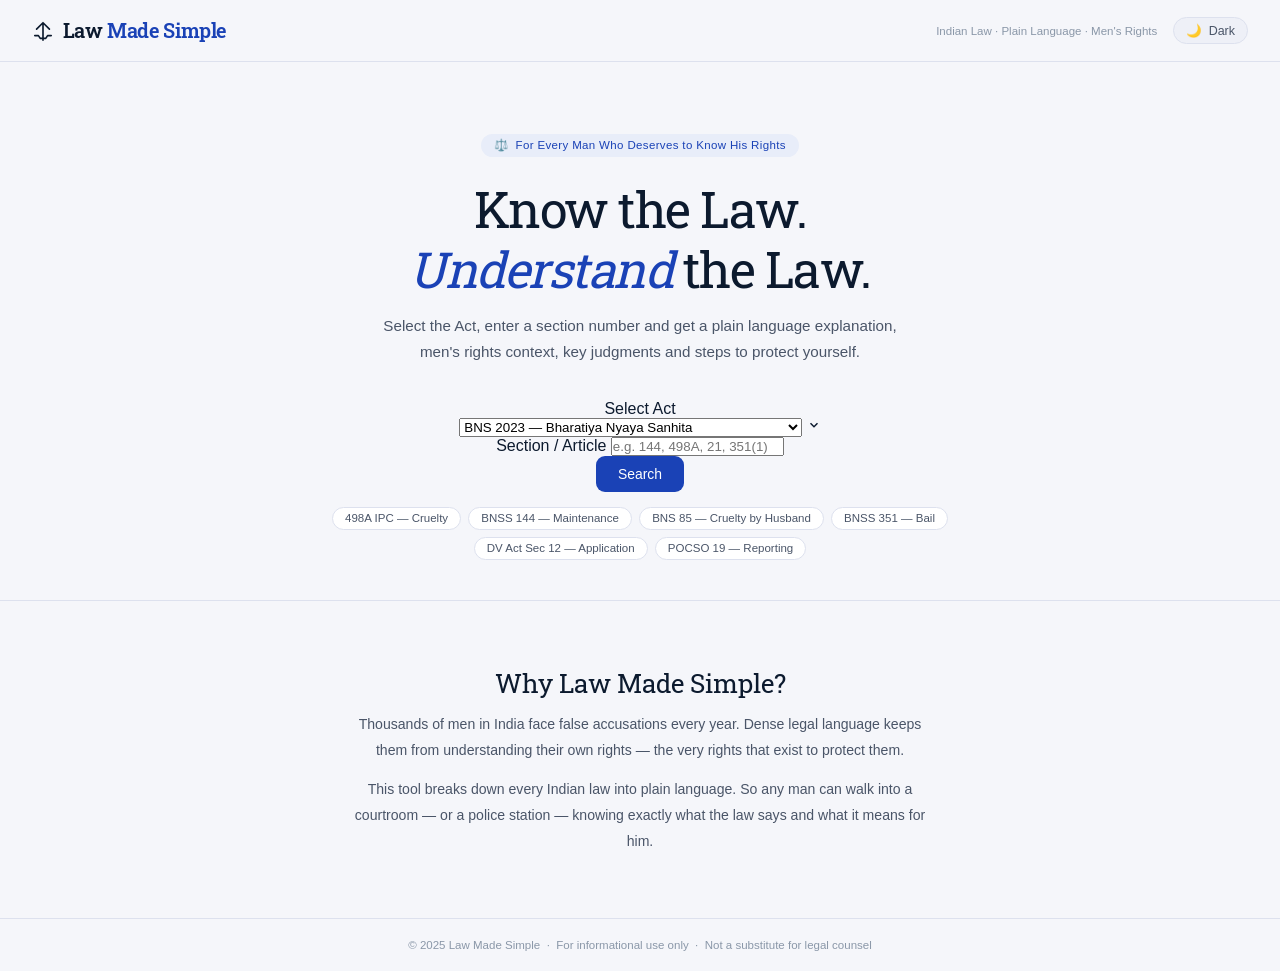
==== commit 63653e73: "Update index.html" ====
--- a/index.html
+++ b/index.html
@@ -4,7 +4,7 @@
   <meta charset="UTF-8" />
   <meta name="viewport" content="width=device-width, initial-scale=1.0" />
   <title>Law Made Simple | Indian Law, Explained</title>
-  <meta name="description" content="Search any Indian law with plain language explanations in English, Hindi and Marathi. Built to help men understand their rights." />
+  <meta name="description" content="Search any Indian law with plain language explanations. Built to help men understand their rights." />
   <link rel="icon" href="data:image/svg+xml,<svg xmlns='http://www.w3.org/2000/svg' viewBox='0 0 100 100'><text y='.9em' font-size='90'>⚖️</text></svg>" />
   <link rel="preconnect" href="https://fonts.googleapis.com" />
   <link href="https://fonts.googleapis.com/css2?family=Roboto+Slab:wght@300;400;600&family=Open+Sans:ital,wght@0,300;0,400;0,500;0,600;1,400&display=swap" rel="stylesheet" />
@@ -30,48 +30,100 @@
 <section class="hero">
   <div class="badge">⚖️ &nbsp;For Every Man Who Deserves to Know His Rights</div>
   <h1>Know the Law.<br><em>Understand</em> the Law.</h1>
-  <p>Search any Indian law — BNS, BNSS, IPC, CrPC, family law and more. Get the actual statute, a plain explanation, key judgments, and steps to protect yourself.</p>
+  <p>Select the Act, enter a section number and get a plain language explanation, men's rights context, key judgments and steps to protect yourself.</p>
+
+  <!-- STRUCTURED SEARCH -->
   <div class="sw">
-    <div class="sb">
-      <svg width="17" height="17" viewBox="0 0 24 24" fill="none" stroke="currentColor" stroke-width="2" stroke-linecap="round" stroke-linejoin="round">
-        <circle cx="11" cy="11" r="8"/><path d="m21 21-4.35-4.35"/>
-      </svg>
-      <input type="text" id="q" placeholder="e.g. Section 498A IPC, BNS 85, POCSO bail rights..." onkeydown="if(event.key==='Enter')doSearch()" autocomplete="off" spellcheck="false" />
+    <div class="search-grid">
+
+      <!-- Act Dropdown -->
+      <div class="field-wrap">
+        <label class="field-label" for="actSelect">Select Act</label>
+        <div class="select-wrap">
+          <select id="actSelect">
+            <optgroup label="New Laws 2023">
+              <option value="Bharatiya Nyaya Sanhita 2023 (BNS)">BNS 2023 — Bharatiya Nyaya Sanhita</option>
+              <option value="Bharatiya Nagarik Suraksha Sanhita 2023 (BNSS)">BNSS 2023 — Bharatiya Nagarik Suraksha Sanhita</option>
+              <option value="Bharatiya Sakshya Adhiniyam 2023 (BSA)">BSA 2023 — Bharatiya Sakshya Adhiniyam</option>
+            </optgroup>
+            <optgroup label="Criminal Laws">
+              <option value="Indian Penal Code 1860 (IPC)">IPC 1860 — Indian Penal Code</option>
+              <option value="Code of Criminal Procedure 1973 (CrPC)">CrPC 1973 — Code of Criminal Procedure</option>
+              <option value="Indian Evidence Act 1872">Indian Evidence Act 1872</option>
+            </optgroup>
+            <optgroup label="Family &amp; Personal Laws">
+              <option value="Hindu Marriage Act 1955">Hindu Marriage Act 1955</option>
+              <option value="Special Marriage Act 1954">Special Marriage Act 1954</option>
+              <option value="Hindu Succession Act 1956">Hindu Succession Act 1956</option>
+              <option value="Guardians and Wards Act 1890">Guardians and Wards Act 1890</option>
+              <option value="Muslim Personal Law (Shariat) Application Act 1937">Muslim Personal Law 1937</option>
+            </optgroup>
+            <optgroup label="Protection Acts">
+              <option value="Protection of Women from Domestic Violence Act 2005 (PWDVA)">DV Act 2005 — Domestic Violence</option>
+              <option value="Protection of Children from Sexual Offences Act 2012 (POCSO)">POCSO Act 2012</option>
+              <option value="Dowry Prohibition Act 1961">Dowry Prohibition Act 1961</option>
+              <option value="Sexual Harassment of Women at Workplace Act 2013 (POSH)">POSH Act 2013</option>
+            </optgroup>
+            <optgroup label="Other Laws">
+              <option value="Constitution of India">Constitution of India</option>
+              <option value="Right to Information Act 2005 (RTI)">RTI Act 2005</option>
+              <option value="Information Technology Act 2000 (IT Act)">IT Act 2000</option>
+              <option value="Maintenance and Welfare of Parents and Senior Citizens Act 2007">Maintenance of Parents Act 2007</option>
+              <option value="Indian Contract Act 1872">Indian Contract Act 1872</option>
+              <option value="Code of Civil Procedure 1908 (CPC)">CPC 1908 — Civil Procedure</option>
+            </optgroup>
+          </select>
+          <svg class="select-arrow" width="14" height="14" viewBox="0 0 24 24" fill="none" stroke="currentColor" stroke-width="2.5"><path d="m6 9 6 6 6-6"/></svg>
+        </div>
+      </div>
+
+      <!-- Section Input -->
+      <div class="field-wrap">
+        <label class="field-label" for="sectionInput">Section / Article</label>
+        <input type="text" id="sectionInput" class="section-input" placeholder="e.g. 144, 498A, 21, 351(1)" onkeydown="if(event.key==='Enter')doSearch()" autocomplete="off" />
+      </div>
+
+      <!-- Search Button -->
       <button class="sbtn" id="sBtn" onclick="doSearch()">Search</button>
-    </div>
+
+    </div>
+
+    <!-- Quick chips -->
     <div class="chips">
-      <span class="chip" onclick="fill('Section 498A IPC')">498A IPC</span>
-      <span class="chip" onclick="fill('BNS Section 85 cruelty by husband')">BNS 85 Cruelty</span>
-      <span class="chip" onclick="fill('POCSO Act false accusation defence')">POCSO false accusation</span>
-      <span class="chip" onclick="fill('Dowry Prohibition Act Section 3')">Dowry Prohibition Act</span>
-      <span class="chip" onclick="fill('Domestic Violence Act anticipatory bail for husband')">DV Act bail rights</span>
-      <span class="chip" onclick="fill('Section 125 CrPC maintenance rights of husband')">Sec 125 CrPC</span>
+      <span class="chip" onclick="fillSearch('IPC 1860','498A')">498A IPC — Cruelty</span>
+      <span class="chip" onclick="fillSearch('BNSS 2023','144')">BNSS 144 — Maintenance</span>
+      <span class="chip" onclick="fillSearch('BNS 2023','85')">BNS 85 — Cruelty by Husband</span>
+      <span class="chip" onclick="fillSearch('BNSS 2023','351')">BNSS 351 — Bail</span>
+      <span class="chip" onclick="fillSearch('DV Act 2005','12')">DV Act Sec 12 — Application</span>
+      <span class="chip" onclick="fillSearch('POCSO 2012','19')">POCSO 19 — Reporting</span>
     </div>
   </div>
 </section>
 
+<!-- States -->
 <div class="st" id="ld">
   <div class="spin"></div>
   <p>Searching Indian law database&hellip;</p>
 </div>
-
 <div class="st" id="er">
   <p class="errtxt" id="erMsg"></p>
 </div>
 
+<!-- Results -->
 <section class="res" id="res">
   <div class="card">
 
-    <!-- Header -->
     <div class="ch">
       <div class="ctitle" id="rTitle"></div>
       <div class="cbadge" id="rBadge"></div>
     </div>
 
-    <!-- Actual Law Text -->
     <div class="cb">
-      <div class="sec-head">📜 Actual Law Text</div>
+
+      <!-- Law Summary -->
+      <div class="sec-head">📜 Law Summary</div>
       <div class="lblock">
+        <div class="law-disclaimer">AI-generated summary. Not verbatim text. Use the verify link below for the official statute.</div>
         <div class="ltext" id="rLaw"></div>
       </div>
 
@@ -87,6 +139,9 @@
         <div class="mtext" id="rMenText"></div>
       </div>
 
+      <!-- Amendment Note -->
+      <div id="rAmend" class="amend-note-inline" style="display:none"></div>
+
       <!-- Key Judgments -->
       <div class="sec-head">⚖️ Key Court Judgments</div>
       <div class="jblock">
@@ -98,18 +153,17 @@
       <div class="sblock">
         <ol class="slist" id="rStepsList"></ol>
       </div>
-    </div>
-
-      <div id="rAmend" class="amend-note-inline" style="display:none"></div>
-
-    <!-- Amendment Note + Verify -->
+
+    </div>
+
+    <!-- Verify + Amendment bar -->
     <div class="amend-bar">
       <div class="amend-note">
-        <span>🕐</span>
-        <span>Law text is based on AI knowledge and may not reflect the very latest amendments. Always verify before acting.</span>
-      </div>
-      <a id="verifyLink" href="https://www.indiacode.nic.in" target="_blank" rel="noopener" class="verify-btn">
-        🔗 Verify on India Code (Official Gov. Database)
+        <span>⚠️</span>
+        <span>Law summary is AI-generated and may not be verbatim. Always verify the exact text before taking legal action.</span>
+      </div>
+      <a id="verifyLink" href="https://indiankanoon.org" target="_blank" rel="noopener" class="verify-btn">
+        🔗 Read Exact Text on Indian Kanoon
       </a>
     </div>
 
--- a/style.css
+++ b/style.css
@@ -112,6 +112,14 @@
 .slist li{font-size:.9rem;line-height:1.65;color:var(--t1);font-weight:400;padding-left:2rem;position:relative;counter-increment:steps}
 .slist li::before{content:counter(steps);position:absolute;left:0;background:var(--accent);color:#fff;width:1.35rem;height:1.35rem;border-radius:50%;font-size:.72rem;font-weight:600;display:flex;align-items:center;justify-content:center;top:.15rem}
 
+
+.amend-note-inline{background:#fefce8;border:1px solid #fde68a;border-radius:8px;padding:.75rem 1rem;font-size:.82rem;color:#92400e;line-height:1.6;margin-top:.25rem}
+[data-theme="dark"] .amend-note-inline{background:#1c1a08;border-color:#7c6a00;color:#fde68a}
+.amend-bar{border-top:1px solid var(--border);padding:1rem 1.6rem;display:flex;flex-direction:column;gap:.65rem;background:var(--sf2)}
+.amend-note{display:flex;gap:.5rem;align-items:flex-start;font-size:.75rem;color:var(--t3);line-height:1.5}
+.verify-btn{display:inline-flex;align-items:center;gap:.4rem;background:var(--accent);color:#fff;text-decoration:none;font-family:"Open Sans",sans-serif;font-size:.78rem;font-weight:500;padding:.45rem 1rem;border-radius:8px;width:fit-content;transition:opacity .2s}
+.verify-btn:hover{opacity:.85}
+
 .tbar{border-top:1px solid var(--border);padding:1rem 1.6rem;display:flex;align-items:center;gap:.75rem;flex-wrap:wrap}
 .tlbl{font-size:.78rem;color:var(--t3);font-weight:500}
 .tbtn{background:var(--sf2);border:1px solid var(--border);color:var(--t2);font-family:'Open Sans',sans-serif;font-size:.8rem;font-weight:500;padding:.38rem 1rem;border-radius:8px;cursor:pointer;transition:all .2s}
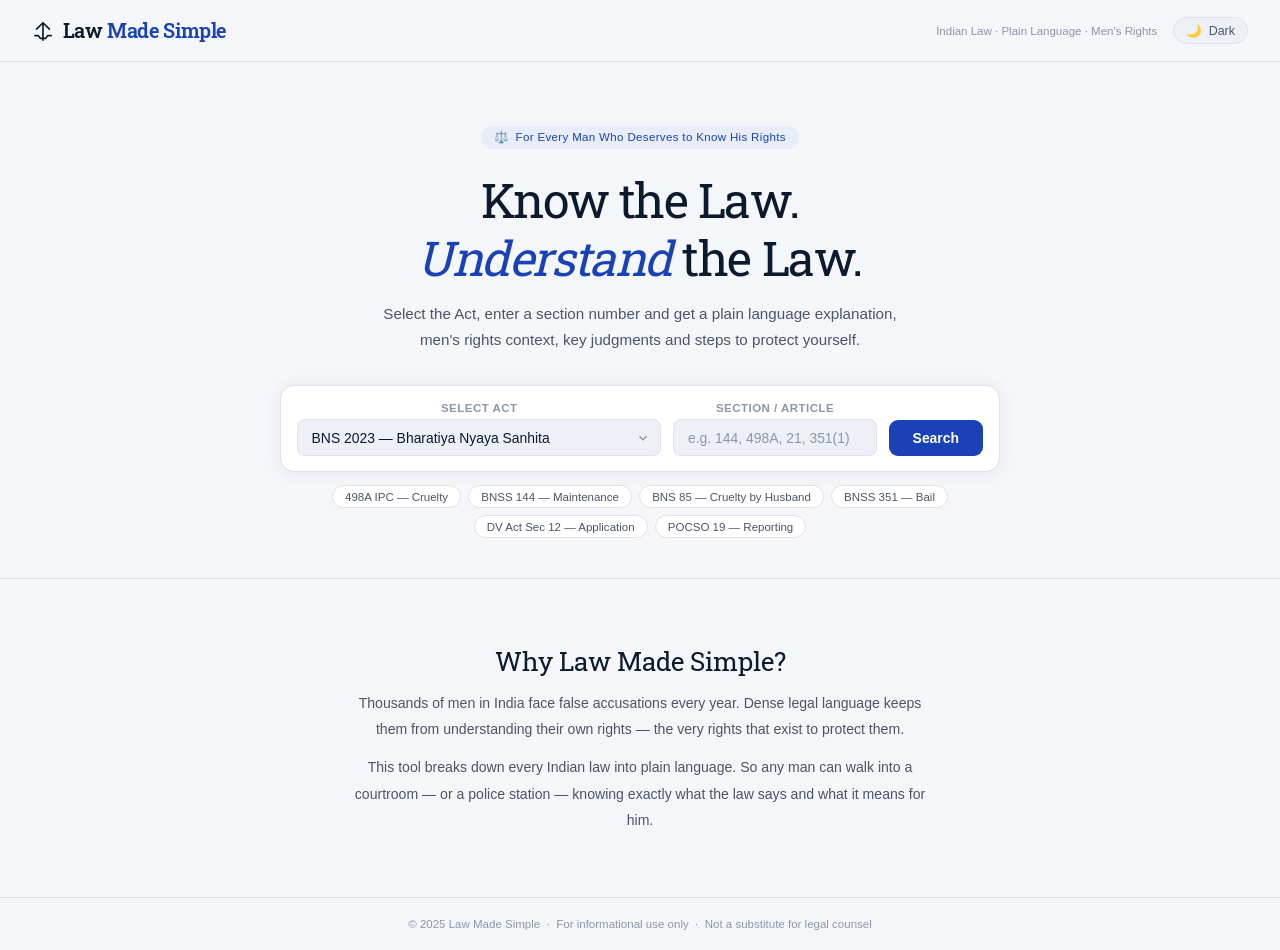
==== commit e560c962: "Update index.html" ====
--- a/index.html
+++ b/index.html
@@ -123,7 +123,8 @@
       <!-- Law Summary -->
       <div class="sec-head">📜 Law Summary</div>
       <div class="lblock">
-        <div class="law-disclaimer">AI-generated summary. Not verbatim text. Use the verify link below for the official statute.</div>
+        <div class="law-disclaimer">Content fetched live from Indian Kanoon where available. Use the verify link below for the official statute.</div>
+        <div id="rSource" class="source-note"></div>
         <div class="ltext" id="rLaw"></div>
       </div>
 
--- a/style.css
+++ b/style.css
@@ -40,6 +40,7 @@
 html{scroll-behavior:smooth}
 body{font-family:'Open Sans',sans-serif;background:var(--bg);color:var(--t1);min-height:100vh;transition:background .3s,color .3s}
 
+/* NAV */
 nav{position:sticky;top:0;z-index:50;background:var(--bg);border-bottom:1px solid var(--border);display:flex;align-items:center;justify-content:space-between;padding:0 2rem;height:62px}
 .logo{display:flex;align-items:center;gap:.55rem;text-decoration:none;color:var(--t1)}
 .logo-name{font-family:'Roboto Slab',serif;font-size:1.22rem;font-weight:600;letter-spacing:-.02em}
@@ -50,74 +51,89 @@
 .tog{display:flex;align-items:center;gap:.4rem;background:var(--sf2);border:1px solid var(--border);border-radius:50px;padding:.32rem .75rem;cursor:pointer;font-family:'Open Sans',sans-serif;font-size:.78rem;color:var(--t2);transition:border-color .2s,color .2s}
 .tog:hover{border-color:var(--accent);color:var(--accent)}
 
-.hero{max-width:740px;margin:0 auto;padding:4.5rem 1.5rem 2.5rem;text-align:center}
+/* HERO */
+.hero{max-width:820px;margin:0 auto;padding:4rem 1.5rem 2.5rem;text-align:center}
 .badge{display:inline-flex;align-items:center;gap:.4rem;background:var(--ac2);color:var(--atxt);font-size:.72rem;font-weight:500;padding:.28rem .85rem;border-radius:50px;margin-bottom:1.4rem;letter-spacing:.03em}
-h1{font-family:'Roboto Slab',serif;font-size:clamp(1.95rem,5vw,3.1rem);font-weight:400;line-height:1.2;letter-spacing:-.03em;margin-bottom:.9rem}
+h1{font-family:'Roboto Slab',serif;font-size:clamp(1.9rem,5vw,3rem);font-weight:400;line-height:1.2;letter-spacing:-.03em;margin-bottom:.9rem}
 h1 em{font-style:italic;color:var(--accent)}
-.hero p{font-size:.95rem;color:var(--t2);max-width:520px;margin:0 auto 2.2rem;font-weight:300;line-height:1.7}
+.hero p{font-size:.95rem;color:var(--t2);max-width:540px;margin:0 auto 2rem;font-weight:300;line-height:1.7}
 
-.sw{max-width:620px;margin:0 auto}
-.sb{display:flex;align-items:center;background:var(--surface);border:1.5px solid var(--border);border-radius:12px;padding:.3rem .3rem .3rem 1.1rem;box-shadow:var(--shadow);gap:.5rem;transition:border-color .2s,box-shadow .2s}
-.sb:focus-within{border-color:var(--accent);box-shadow:0 0 0 3px rgba(26,66,182,.08)}
-.sb svg{color:var(--t3);flex-shrink:0}
-#q{flex:1;border:none;outline:none;background:transparent;font-family:'Open Sans',sans-serif;font-size:.95rem;color:var(--t1);padding:.65rem 0;letter-spacing:.01em}
-#q::placeholder{color:var(--t3)}
-.sbtn{background:var(--accent);color:#fff;border:none;border-radius:9px;padding:.65rem 1.35rem;font-family:'Open Sans',sans-serif;font-size:.87rem;font-weight:500;cursor:pointer;white-space:nowrap;transition:opacity .15s,transform .1s;flex-shrink:0}
+/* SEARCH GRID */
+.sw{max-width:720px;margin:0 auto}
+.search-grid{display:grid;grid-template-columns:1fr auto auto;gap:.75rem;align-items:end;background:var(--surface);border:1.5px solid var(--border);border-radius:14px;padding:1rem 1rem .9rem;box-shadow:var(--shadow)}
+@media(max-width:600px){.search-grid{grid-template-columns:1fr;gap:.6rem}}
+
+.field-wrap{display:flex;flex-direction:column;gap:.35rem}
+.field-label{font-size:.72rem;font-weight:600;color:var(--t3);letter-spacing:.04em;text-transform:uppercase}
+
+.select-wrap{position:relative}
+.select-wrap select{width:100%;appearance:none;background:var(--sf2);border:1px solid var(--border);border-radius:8px;padding:.6rem 2.2rem .6rem .85rem;font-family:'Open Sans',sans-serif;font-size:.87rem;color:var(--t1);cursor:pointer;outline:none;transition:border-color .2s}
+.select-wrap select:focus{border-color:var(--accent)}
+.select-arrow{position:absolute;right:.7rem;top:50%;transform:translateY(-50%);color:var(--t3);pointer-events:none}
+
+.section-input{background:var(--sf2);border:1px solid var(--border);border-radius:8px;padding:.6rem .85rem;font-family:'Open Sans',sans-serif;font-size:.87rem;color:var(--t1);outline:none;width:100%;transition:border-color .2s}
+.section-input:focus{border-color:var(--accent)}
+.section-input::placeholder{color:var(--t3)}
+
+.sbtn{background:var(--accent);color:#fff;border:none;border-radius:9px;padding:.65rem 1.5rem;font-family:'Open Sans',sans-serif;font-size:.87rem;font-weight:600;cursor:pointer;white-space:nowrap;transition:opacity .15s,transform .1s;align-self:end}
 .sbtn:hover{opacity:.9}
 .sbtn:active{transform:scale(.97)}
 .sbtn:disabled{opacity:.5;cursor:not-allowed}
-.chips{display:flex;flex-wrap:wrap;gap:.45rem;justify-content:center;margin-top:.9rem}
+
+.chips{display:flex;flex-wrap:wrap;gap:.45rem;justify-content:center;margin-top:.85rem}
 .chip{background:var(--surface);border:1px solid var(--border);color:var(--t2);font-size:.72rem;padding:.28rem .75rem;border-radius:50px;cursor:pointer;transition:all .2s}
 .chip:hover{background:var(--ac2);color:var(--atxt);border-color:var(--accent)}
 
+/* STATES */
 .st{max-width:680px;margin:2rem auto;padding:0 1.5rem;text-align:center;display:none}
 .st.on{display:block}
 .spin{width:34px;height:34px;margin:0 auto 1rem;border:2.5px solid var(--border);border-top-color:var(--accent);border-radius:50%;animation:spin .75s linear infinite}
 @keyframes spin{to{transform:rotate(360deg)}}
 .st p{font-size:.85rem;color:var(--t3)}
-.errtxt{color:#d94444;font-size:.9rem}
+.errtxt{color:#d94444;font-size:.9rem;line-height:1.6}
 
+/* RESULTS */
 .res{max-width:760px;margin:0 auto;padding:1.5rem 1.5rem 5rem;display:none}
 .res.on{display:block;animation:up .4s ease}
 @keyframes up{from{opacity:0;transform:translateY(14px)}to{opacity:1;transform:translateY(0)}}
 
 .card{background:var(--surface);border:1px solid var(--border);border-radius:16px;overflow:hidden;box-shadow:var(--shadow)}
 .ch{padding:1.4rem 1.6rem;border-bottom:1px solid var(--border);display:flex;justify-content:space-between;align-items:flex-start;gap:1rem;background:var(--ac2)}
-.ctitle{font-family:'Roboto Slab',serif;font-size:1.35rem;font-weight:600;line-height:1.3;color:var(--t1)}
+.ctitle{font-family:'Roboto Slab',serif;font-size:1.3rem;font-weight:600;line-height:1.3;color:var(--t1)}
 .cbadge{background:var(--accent);color:#fff;font-size:.72rem;font-weight:600;padding:.28rem .85rem;border-radius:7px;white-space:nowrap;flex-shrink:0}
 
 .cb{padding:1.5rem 1.6rem;display:flex;flex-direction:column;gap:.75rem}
-
-.sec-head{font-size:.78rem;font-weight:600;letter-spacing:.06em;text-transform:uppercase;color:var(--atxt);padding:.5rem 0 .2rem;border-top:1px solid var(--border);margin-top:.5rem}
+.sec-head{font-size:.75rem;font-weight:600;letter-spacing:.06em;text-transform:uppercase;color:var(--atxt);padding:.5rem 0 .2rem;border-top:1px solid var(--border);margin-top:.5rem}
 .sec-head:first-child{border-top:none;margin-top:0}
 .men-head{color:#b45309}
 [data-theme="dark"] .men-head{color:#fbbf24}
 
 .lblock{background:var(--ac2);border-left:3px solid var(--accent);border-radius:0 8px 8px 0;padding:1rem 1.25rem}
-.ltext{font-family:'Open Sans',sans-serif;font-size:.88rem;line-height:2;color:var(--t2);font-style:normal;white-space:pre-line;letter-spacing:.01em}
+.law-disclaimer{font-size:.7rem;color:var(--atxt);margin-bottom:.5rem;font-style:italic;opacity:.8}
+.ltext{font-family:'Open Sans',sans-serif;font-size:.9rem;line-height:2;color:var(--t2);white-space:pre-line;letter-spacing:.01em}
 
 .eblock{background:var(--gbg);border:1px solid var(--gbd);border-radius:8px;padding:1rem 1.25rem}
-.etext{font-size:.93rem;line-height:1.75;color:var(--t1);font-weight:400}
+.etext{font-size:.93rem;line-height:1.8;color:var(--t1)}
 
 .mblock{background:var(--mbg);border:1px solid var(--mbd);border-radius:8px;padding:1rem 1.25rem}
-.mtext{font-size:.93rem;line-height:1.75;color:var(--t1)}
+.mtext{font-size:.93rem;line-height:1.8;color:var(--t1)}
 
 .jblock{background:var(--sf2);border:1px solid var(--border);border-radius:8px;padding:1rem 1.25rem}
 .jlist{list-style:none;display:flex;flex-direction:column;gap:.65rem}
-.jlist li{font-size:.88rem;line-height:1.65;color:var(--t2);padding-left:1.2rem;position:relative}
-.jlist li::before{content:'⚖';position:absolute;left:0;font-size:.75rem}
+.jlist li{font-size:.88rem;line-height:1.65;color:var(--t2);padding-left:1.4rem;position:relative}
+.jlist li::before{content:'⚖';position:absolute;left:0;font-size:.75rem;top:.1rem}
 
 .sblock{background:var(--sbg);border:1px solid var(--sbd);border-radius:8px;padding:1rem 1.25rem}
 .slist{list-style:none;display:flex;flex-direction:column;gap:.65rem;counter-reset:steps}
-.slist li{font-size:.9rem;line-height:1.65;color:var(--t1);font-weight:400;padding-left:2rem;position:relative;counter-increment:steps}
-.slist li::before{content:counter(steps);position:absolute;left:0;background:var(--accent);color:#fff;width:1.35rem;height:1.35rem;border-radius:50%;font-size:.72rem;font-weight:600;display:flex;align-items:center;justify-content:center;top:.15rem}
-
+.slist li{font-size:.9rem;line-height:1.7;color:var(--t1);padding-left:2rem;position:relative;counter-increment:steps}
+.slist li::before{content:counter(steps);position:absolute;left:0;background:var(--accent);color:#fff;width:1.35rem;height:1.35rem;border-radius:50%;font-size:.72rem;font-weight:600;display:flex;align-items:center;justify-content:center;top:.18rem}
 
 .amend-note-inline{background:#fefce8;border:1px solid #fde68a;border-radius:8px;padding:.75rem 1rem;font-size:.82rem;color:#92400e;line-height:1.6;margin-top:.25rem}
 [data-theme="dark"] .amend-note-inline{background:#1c1a08;border-color:#7c6a00;color:#fde68a}
+
 .amend-bar{border-top:1px solid var(--border);padding:1rem 1.6rem;display:flex;flex-direction:column;gap:.65rem;background:var(--sf2)}
 .amend-note{display:flex;gap:.5rem;align-items:flex-start;font-size:.75rem;color:var(--t3);line-height:1.5}
-.verify-btn{display:inline-flex;align-items:center;gap:.4rem;background:var(--accent);color:#fff;text-decoration:none;font-family:"Open Sans",sans-serif;font-size:.78rem;font-weight:500;padding:.45rem 1rem;border-radius:8px;width:fit-content;transition:opacity .2s}
+.verify-btn{display:inline-flex;align-items:center;gap:.4rem;background:var(--accent);color:#fff;text-decoration:none;font-family:'Open Sans',sans-serif;font-size:.78rem;font-weight:500;padding:.45rem 1rem;border-radius:8px;width:fit-content;transition:opacity .2s}
 .verify-btn:hover{opacity:.85}
 
 .tbar{border-top:1px solid var(--border);padding:1rem 1.6rem;display:flex;align-items:center;gap:.75rem;flex-wrap:wrap}
@@ -149,6 +165,6 @@
   .ch{flex-direction:column}
   .res,.st{padding-left:1rem;padding-right:1rem}
   .cb{padding:1.25rem 1rem}
-  .tbar{padding:.75rem 1rem}
+  .tbar,.amend-bar{padding:.75rem 1rem}
   .tlwrap{padding:0 1rem 1rem}
 }
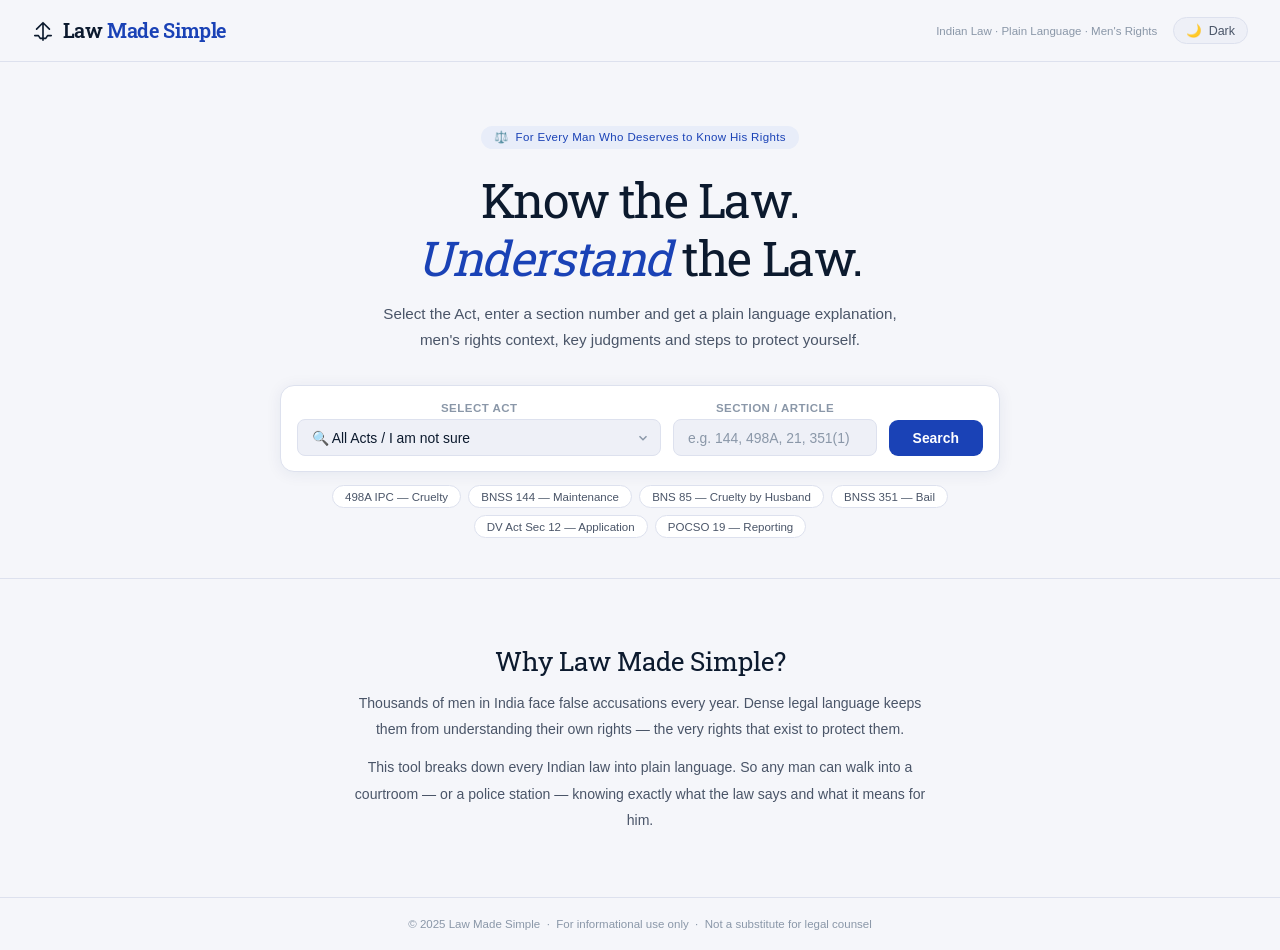
==== commit d3d52d02: "Update index.html" ====
--- a/index.html
+++ b/index.html
@@ -41,7 +41,8 @@
         <label class="field-label" for="actSelect">Select Act</label>
         <div class="select-wrap">
           <select id="actSelect">
-            <optgroup label="New Laws 2023">
+            <option value="all">🔍 All Acts / I am not sure</option>
+          <optgroup label="New Laws 2023">
               <option value="Bharatiya Nyaya Sanhita 2023 (BNS)">BNS 2023 — Bharatiya Nyaya Sanhita</option>
               <option value="Bharatiya Nagarik Suraksha Sanhita 2023 (BNSS)">BNSS 2023 — Bharatiya Nagarik Suraksha Sanhita</option>
               <option value="Bharatiya Sakshya Adhiniyam 2023 (BSA)">BSA 2023 — Bharatiya Sakshya Adhiniyam</option>
@@ -103,7 +104,7 @@
 <!-- States -->
 <div class="st" id="ld">
   <div class="spin"></div>
-  <p>Searching Indian law database&hellip;</p>
+  <p id="ldMsg">Searching Indian law database&hellip;</p>
 </div>
 <div class="st" id="er">
   <p class="errtxt" id="erMsg"></p>
--- a/style.css
+++ b/style.css
@@ -109,6 +109,7 @@
 [data-theme="dark"] .men-head{color:#fbbf24}
 
 .lblock{background:var(--ac2);border-left:3px solid var(--accent);border-radius:0 8px 8px 0;padding:1rem 1.25rem}
+.source-note{font-size:.7rem;color:var(--atxt);opacity:.7;margin-top:.3rem;font-style:italic}
 .law-disclaimer{font-size:.7rem;color:var(--atxt);margin-bottom:.5rem;font-style:italic;opacity:.8}
 .ltext{font-family:'Open Sans',sans-serif;font-size:.9rem;line-height:2;color:var(--t2);white-space:pre-line;letter-spacing:.01em}
 
